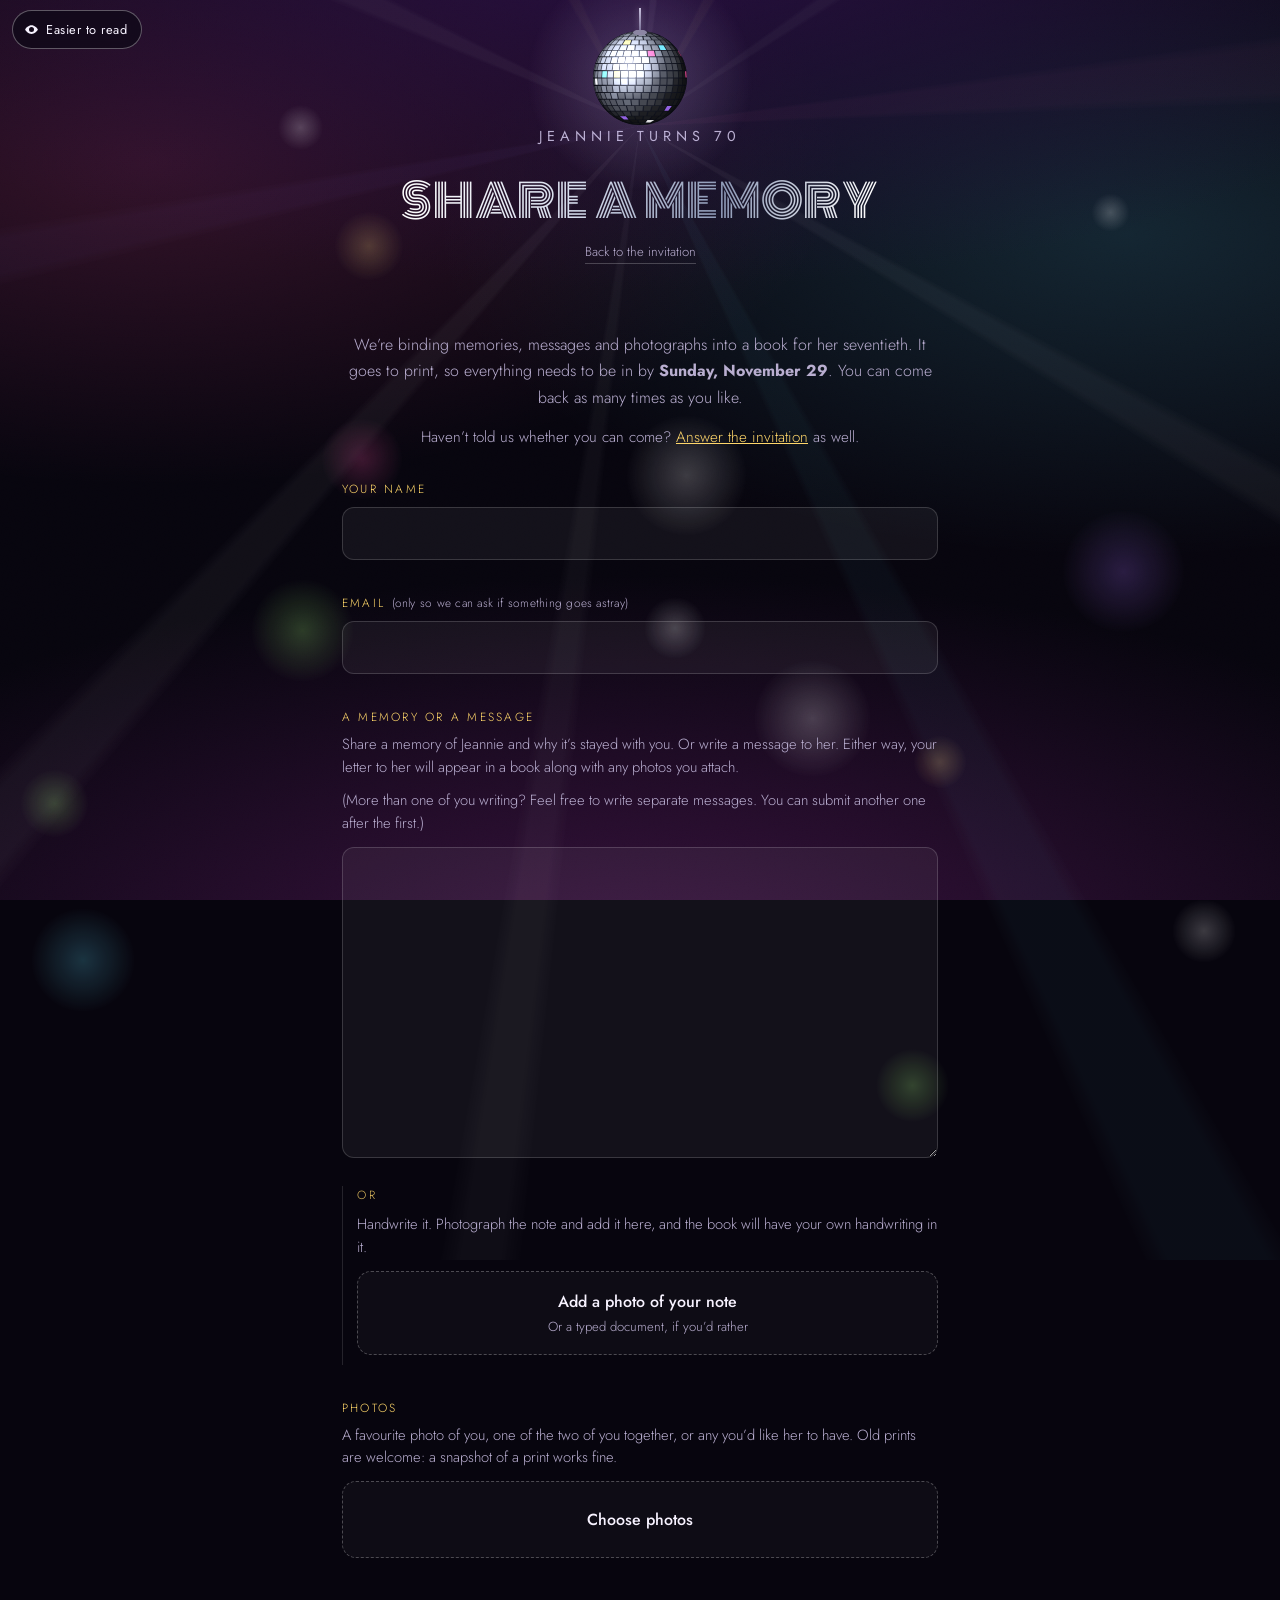
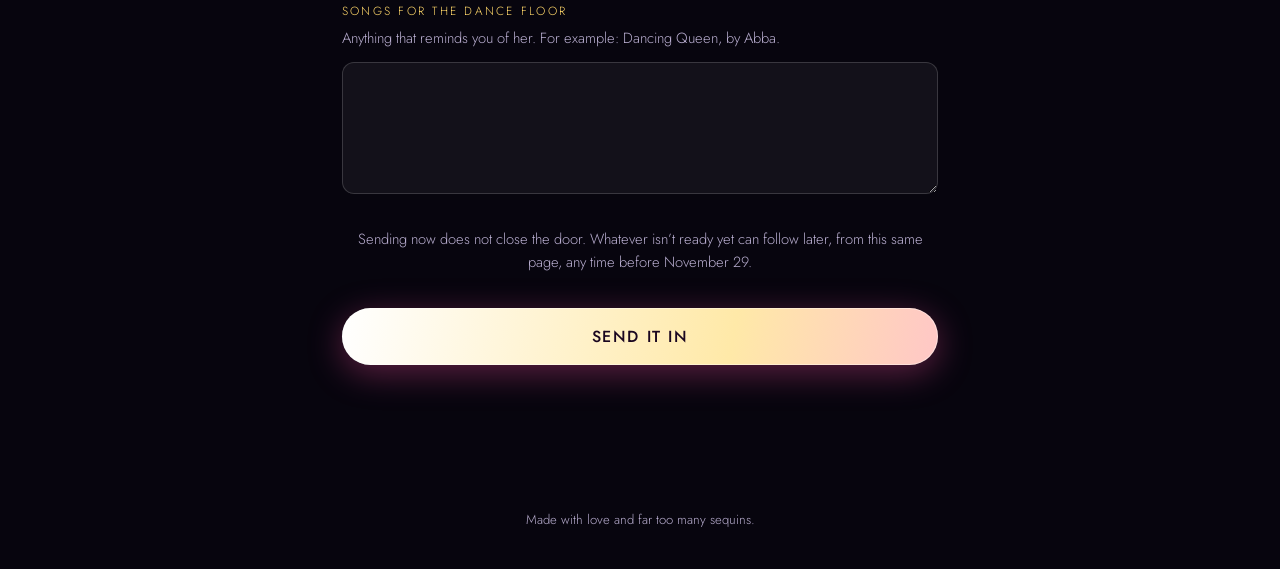
==== memories.html @ 77ccbeed "Split the deadlines: the book by 29 November, the RSVP by 19 December The book is going to print ove" ====
<!DOCTYPE html>
<html lang="en">
<head>
<meta charset="utf-8">
<meta name="viewport" content="width=device-width, initial-scale=1, viewport-fit=cover">
<meta name="robots" content="noindex, nofollow, noarchive">
<title>Share a memory &middot; Jeannie turns 70</title>
<meta name="theme-color" content="#08060f">

<!-- How the link looks when it is texted or posted. Without these, iMessage
     falls back to the bare cutout of Jeannie and flattens its transparency to
     a muddy grey. Absolute URLs: scrapers do not resolve relative ones.
     Bump ?v= when the card changes, since previews are cached hard. -->
<meta property="og:type" content="website">
<meta property="og:site_name" content="Share a memory &middot; Jeannie turns 70">
<meta property="og:title" content="Share a memory &middot; Jeannie turns 70">
<meta property="og:description" content="Help fill her book: a memory, a photograph, a song. Everything by Sunday, November 29.">
<meta property="og:url" content="https://elisapenmar.github.io/jeannie-70/memories.html">
<meta property="og:image" content="https://elisapenmar.github.io/jeannie-70/images/og-preview.jpg?v=1">
<meta property="og:image:type" content="image/jpeg">
<meta property="og:image:width" content="1200">
<meta property="og:image:height" content="630">
<meta property="og:image:alt" content="Jeannie in a silver sequin jumpsuit and cowboy hat under a mirror ball, beside the words Jeannie turns 70">
<meta name="twitter:card" content="summary_large_image">
<meta name="twitter:title" content="Share a memory &middot; Jeannie turns 70">
<meta name="twitter:description" content="Help fill her book: a memory, a photograph, a song. Everything by Sunday, November 29.">
<meta name="twitter:image" content="https://elisapenmar.github.io/jeannie-70/images/og-preview.jpg?v=1">
<link rel="preconnect" href="https://fonts.googleapis.com">
<link rel="preconnect" href="https://fonts.gstatic.com" crossorigin>
<link href="https://fonts.googleapis.com/css2?family=Monoton&family=Jost:wght@300;400;500;600&display=swap" rel="stylesheet">
<link rel="stylesheet" href="css/style.css?v=27">
<script>
/* Set before anything paints, so a calm visitor never catches a flash of the
   full disco. Honours the system preference until they choose for themselves. */
try {
  var c = localStorage.getItem('party70-calm');
  if (c === '1' || (c === null && matchMedia('(prefers-reduced-motion: reduce)').matches)) {
    document.documentElement.className = 'calm';
  }
} catch (e) {}
</script>
</head>
<body>

<!-- ============ ROOM LIGHTING ============ -->
<div class="beams" aria-hidden="true"></div>
<div class="lights" id="lights" aria-hidden="true"></div>
<div class="grain" aria-hidden="true"></div>



<!-- ============ HEADER ============ -->
<header class="subhead">
  <div class="rig small" aria-hidden="true">
    <div class="cord"></div>
    <div class="ball-wrap">
      <canvas id="ball" width="240" height="240"></canvas>
      <div class="ball-bloom"></div>
    </div>
  </div>
  <p class="eyebrow">Jeannie turns 70</p>
  <h1 class="subtitle chrome">Share a memory</h1>
  <a class="back" href="index.html">Back to the invitation</a>
</header>

<section class="panel">
  <p class="lede">
    We&rsquo;re binding memories, messages and photographs into a book for her
    seventieth. It goes to print, so everything needs to be in by
    <strong>Sunday, November 29</strong>.
    You can come back as many times as you like.
  </p>
  <p class="lede aside">
    Haven&rsquo;t told us whether you can come?
    <a href="rsvp.html">Answer the invitation</a> as well.
  </p>

  <form class="form" id="partyForm" data-kind="memory" novalidate>
    <label class="field">
      <span>Your name</span>
      <input type="text" name="name" autocomplete="name" required>
    </label>

    <label class="field">
      <span>Email <em>(only so we can ask if something goes astray)</em></span>
      <input type="email" name="email" autocomplete="email">
    </label>

    <label class="field">
      <span>A memory or a message</span>
      <p class="hint">
        Share a memory of Jeannie and why it&rsquo;s stayed with you. Or write a
        message to her. Either way, your letter to her will appear in a book
        along with any photos you attach.
      </p>
      <p class="hint">
        (More than one of you writing? Feel free to write separate messages.
        You can submit another one after the first.)
      </p>
      <textarea name="memory" rows="11"></textarea>
    </label>

    <div class="field alt">
      <p class="or">or</p>
      <p class="hint">
        Handwrite it. Photograph the note and add it here, and the book will
        have your own handwriting in it.
      </p>
      <label class="drop small" for="docs">
        <strong>Add a photo of your note</strong>
        <small>Or a typed document, if you&rsquo;d rather</small>
      </label>
      <input id="docs" type="file" name="docs"
             accept="image/*,.heic,.heif,.pdf,.doc,.docx,.pages,.txt,.rtf" multiple hidden>
      <div class="filelist" id="filelist"></div>
    </div>

    <div class="field">
      <span>Photos</span>
      <p class="hint">
        A favourite photo of you, one of the two of you together, or any
        you&rsquo;d like her to have. Old prints are welcome: a snapshot of a
        print works fine.
      </p>
      <label class="drop" for="photos">
        <strong>Choose photos</strong>
      </label>
      <input id="photos" type="file" name="photos"
             accept="image/*,.heic,.heif" multiple hidden>
      <div class="thumbs" id="thumbs"></div>
    </div>

    <label class="field">
      <span>Songs for the dance floor</span>
      <p class="hint">
        Anything that reminds you of her. For example: Dancing Queen, by Abba.
      </p>
      <textarea name="songs" rows="4"></textarea>
    </label>

    <p class="hint sendnote">
      Sending now does not close the door. Whatever isn&rsquo;t ready yet can
      follow later, from this same page, any time before November 29.
    </p>
    <button class="cta submit" type="submit">Send it in</button>
    <p class="note" id="formNote" role="status" aria-live="polite"></p>
  </form>
</section>

<footer class="foot">Made with love and far too many sequins.</footer>

<script src="js/calm.js?v=27"></script>
<script src="js/config.js?v=27"></script>
<script src="js/disco.js?v=27"></script>
<script src="js/form.js?v=27"></script>
</body>
</html>
---- css/style.css ----
/* ============================================================
   Mom's 70th — disco invitation
   ============================================================ */

:root{
  --bg:      #07050e;
  --bg-2:    #150a24;
  --ink:     #f7f2ff;
  --ink-dim: #b9aed0;
  --gold:    #ffd76a;
  --pink:    #ff4fa3;
  --cyan:    #5ce1ff;
  --violet:  #a56bff;
  --lime:    #9dff6a;
  --ball:    150px;   /* ball diameter, overridden at wider widths */
}

*{box-sizing:border-box}

/* An author display rule outranks the browser's own [hidden]{display:none},
   so any element given display by a class ignored the attribute entirely.
   That is how both contact fields stayed on screen with no method chosen. */
[hidden]{ display:none !important; }

html{ scroll-behavior:smooth; background:var(--bg); }

body{
  margin:0;
  min-height:100svh;
  font-family:"Jost", ui-sans-serif, system-ui, -apple-system, "Segoe UI", sans-serif;
  font-weight:300;
  color:var(--ink);
  background:
    radial-gradient(120% 70% at 50% -10%, #2a1044 0%, rgba(42,16,68,0) 60%),
    radial-gradient(90% 60% at 12% 18%, rgba(255,79,163,.18) 0%, rgba(255,79,163,0) 60%),
    radial-gradient(90% 60% at 88% 26%, rgba(92,225,255,.15) 0%, rgba(92,225,255,0) 60%),
    radial-gradient(140% 80% at 50% 108%, #3a1240 0%, rgba(58,18,64,0) 55%),
    var(--bg);
  background-attachment:fixed;
  overflow-x:hidden;
  -webkit-font-smoothing:antialiased;
}

/* ============ ROOM LIGHTING ============ */

/* Rotating rays fanning out from behind the ball */
.beams{
  position:fixed; inset:-40% -40% -40% -40%;
  pointer-events:none; z-index:0;
  mix-blend-mode:screen; opacity:.55;
  background:conic-gradient(from 0deg at 50% 30%,
    transparent 0deg 4deg,   rgba(255,255,255,.075) 5deg 7deg,
    transparent 8deg 26deg,  rgba(255,215,106,.06) 27deg 30deg,
    transparent 31deg 54deg, rgba(255,255,255,.055) 55deg 57deg,
    transparent 58deg 82deg, rgba(255,79,163,.06)  83deg 87deg,
    transparent 88deg 118deg,rgba(255,255,255,.07) 119deg 121deg,
    transparent 122deg 150deg,rgba(92,225,255,.06) 151deg 155deg,
    transparent 156deg 186deg,rgba(255,255,255,.05) 187deg 189deg,
    transparent 190deg 220deg,rgba(255,255,255,.065)221deg 224deg,
    transparent 225deg 256deg,rgba(165,107,255,.06)257deg 260deg,
    transparent 261deg 292deg,rgba(255,255,255,.06) 293deg 296deg,
    transparent 297deg 330deg,rgba(255,215,106,.05) 331deg 334deg,
    transparent 335deg 360deg);
  animation:spin 44s linear infinite;
  will-change:transform;
}

/* Coloured light spots dappling the room */
.lights{
  position:fixed; inset:-25%;
  pointer-events:none; z-index:0;
  mix-blend-mode:screen;
  animation:spin 62s linear infinite reverse;
  will-change:transform;
  opacity:.62;
}

/* the same trick again, but layered OVER everything, so the spots
   travel across her sequins instead of only across the wall behind */
.lights.front{
  position:absolute; inset:-30%;
  z-index:6; opacity:.5;
  animation:spin 38s linear infinite;
}
.lights i{
  position:absolute;
  left:var(--x); top:var(--y);
  width:var(--s); height:var(--s);
  margin:calc(var(--s) / -2);
  border-radius:50%;
  background:radial-gradient(circle at 50% 50%, var(--c) 0%, transparent 62%);
  opacity:.34;
  animation:flick var(--dur) steps(1,end) infinite;
  animation-delay:var(--d);
}

/* Floating glitter */
.star-field{ position:absolute; inset:0; pointer-events:none; z-index:3; overflow:hidden; }
.star-field i{
  position:absolute; left:var(--x); top:var(--y);
  width:var(--s); height:var(--s);
  background:#fff; border-radius:50%;
  box-shadow:0 0 6px 1px rgba(255,255,255,.85);
  opacity:0;
  animation:twinkle var(--dur) ease-in-out infinite;
  animation-delay:var(--d);
}

.grain{
  position:fixed; inset:0; z-index:1; pointer-events:none;
  opacity:.035; mix-blend-mode:overlay;
  background-image:url("data:image/svg+xml;utf8,<svg xmlns='http://www.w3.org/2000/svg' width='120' height='120'><filter id='n'><feTurbulence type='fractalNoise' baseFrequency='.85' numOctaves='3'/></filter><rect width='120' height='120' filter='url(%23n)'/></svg>");
}

/* ============ HERO ============ */

.hero{
  position:relative; z-index:2;
  height:100svh;
  display:flex; flex-direction:column; align-items:center;
  padding:calc(env(safe-area-inset-top) + 8px) 16px 0;
  overflow:hidden;
}

/* --- the ball and its cord --- */
.rig{
  flex:0 0 auto;
  display:flex; flex-direction:column; align-items:center;
  transform-origin:50% 0;
  animation:sway 7s ease-in-out infinite;
}
.cord{
  width:2px; height:34px;
  background:linear-gradient(#c9c2dd, #6e6688);
  box-shadow:0 0 6px rgba(255,255,255,.35);
}
.ball-wrap{ position:relative; width:var(--ball); height:var(--ball); }
#ball{ position:relative; z-index:2; width:100%; height:100%; display:block; }
.ball-bloom{
  position:absolute; z-index:1; inset:-85%;
  background:radial-gradient(circle at 50% 50%,
    rgba(255,255,255,.30) 0%, rgba(214,196,255,.16) 22%, rgba(165,107,255,0) 62%);
  animation:pulse var(--beat,1s) ease-in-out infinite;
  pointer-events:none;
}

/* --- headline --- */
.copy{
  position:relative; flex:0 0 auto; text-align:center; margin-top:14px; z-index:4;
  padding:6px 10px 14px;
}
.copy::before{
  content:""; position:absolute; z-index:-1; inset:-14% -22%;
  background:radial-gradient(ellipse at 50% 50%, rgba(6,4,12,.72) 0%, rgba(6,4,12,0) 70%);
}

.eyebrow{
  margin:0 0 6px;
  font-size:clamp(.7rem,3.1vw,.9rem);
  letter-spacing:.34em; text-transform:uppercase;
  font-weight:400; color:var(--ink-dim);
}

.title{ margin:0; line-height:.92; display:grid; justify-items:center; gap:9px; }

.line-1{
  font-family:"Monoton", cursive;
  font-size:clamp(2rem,10.5vw,4.2rem);
  letter-spacing:.02em;
}
.turns{
  font-size:clamp(.75rem,3.3vw,1rem);
  letter-spacing:.5em; text-transform:uppercase;
  color:var(--ink-dim); font-weight:400;
  margin:2px 0 0 0.5em;
}
.seventy{
  font-family:"Monoton", cursive;
  font-size:clamp(4.4rem,23vw,9rem);
  line-height:.85;
  color:#fff;
  animation:neon 2.6s ease-in-out infinite;
}

/* chrome / mirrorball text fill */
.chrome{
  background:linear-gradient(100deg,
    #ffffff 0%, #d6dcec 14%, #8d99b6 26%, #ffffff 38%,
    #ffeeb8 48%, #c79a45 58%, #fff6da 68%, #99a4c2 84%, #ffffff 100%);
  background-size:260% 100%;
  -webkit-background-clip:text; background-clip:text;
  color:transparent;
  animation:shine 7s linear infinite;
}

/* --- the star of the show --- */
.mom{
  position:relative; z-index:4;
  flex:1 1 auto; min-height:0;
  margin:0; padding:0;
  width:min(94vw, 430px);
  display:flex; justify-content:center; align-items:flex-end;
}
.mom img{
  position:relative; z-index:2;
  display:block; width:auto; max-width:100%; height:100%;
  object-fit:contain; object-position:bottom;
  filter:drop-shadow(0 0 26px rgba(255,255,255,.22));
  animation:shimmy 5.5s ease-in-out infinite, litup calc(var(--beat,1s) * 4) ease-in-out infinite;
}
.floor-glow{
  position:absolute; z-index:1; left:50%; bottom:-4%;
  width:118%; height:26%;
  transform:translateX(-50%);
  background:radial-gradient(ellipse at 50% 50%,
    rgba(255,255,255,.30) 0%, rgba(255,79,163,.20) 34%, rgba(165,107,255,0) 72%);
  animation:pulse var(--beat,1s) ease-in-out infinite;
}

/* ============ MUSIC ============ */

.music{
  position:fixed; z-index:20;
  top:calc(env(safe-area-inset-top) + 10px); right:12px;
  display:flex; align-items:center; gap:8px;
  padding:9px 14px 9px 11px; border:0; border-radius:100px; cursor:pointer;
  font-family:inherit; font-size:.82rem; font-weight:500; letter-spacing:.06em;
  color:#1a0620;
  background:linear-gradient(100deg,#fff 0%,#ffe9a8 40%,#ffb3d8 75%,#fff 100%);
  background-size:220% 100%;
  box-shadow:0 4px 20px rgba(255,79,163,.4);
  animation:shine 7s linear infinite;
  transition:transform .15s ease;
}
.music:hover{ transform:scale(1.04); }
.music svg{ width:16px; height:16px; fill:currentColor; display:block; }
.music .label{ white-space:nowrap; }

/* once it is playing there is nothing left to explain, so it collapses
   to a bare pause button and stops competing with the invitation */
.music.playing{
  padding:10px; background:rgba(12,8,20,.6); color:var(--ink);
  border:1px solid rgba(255,255,255,.28);
  box-shadow:none; animation:none;
  -webkit-backdrop-filter:blur(8px); backdrop-filter:blur(8px);
}

@media (max-width:420px){
  .music{ font-size:.76rem; padding:8px 12px 8px 10px; }
}

.scroll-hint{
  position:absolute; z-index:7; bottom:12px; right:14px;
  width:24px; height:38px; border:1.5px solid rgba(255,255,255,.28); border-radius:13px;
  display:grid; place-items:start center; padding-top:6px;
}
.scroll-hint span{
  width:4px; height:8px; border-radius:2px; background:rgba(255,255,255,.8);
  animation:drop 1.8s ease-in-out infinite;
}

/* ============ SUB-PAGE HEADER ============ */

.subhead{
  position:relative; z-index:2;
  display:flex; flex-direction:column; align-items:center;
  padding:calc(env(safe-area-inset-top) + 8px) 20px 4px;
  text-align:center;
}
.rig.small .ball-wrap{ width:96px; height:96px; }
.rig.small .cord{ height:22px; }

.subtitle{
  margin:14px 0 6px;
  font-family:"Monoton", cursive; font-weight:400;
  font-size:clamp(1.7rem,8vw,2.8rem);
  text-transform:uppercase; letter-spacing:.02em;
}
.back{
  color:var(--ink-dim); font-size:.82rem; text-decoration:none;
  border-bottom:1px solid rgba(255,255,255,.22); padding-bottom:2px;
}
.back:hover{ color:var(--ink); border-bottom-color:var(--gold); }

/* ============ THE TWO THINGS TO DO ============ */

.choose{ display:grid; gap:14px; padding-top:8px; }
.cta.ghost{
  background:none; color:var(--ink);
  border:1px solid rgba(255,255,255,.4);
  box-shadow:none; animation:none;
}
.cta.ghost:hover{ background:rgba(255,255,255,.08); box-shadow:none; }
.choose-note{
  margin:6px 0 0; text-align:center; line-height:1.85;
  color:var(--ink-dim); font-size:.95rem;
  text-wrap:balance;
}

/* ============ PANELS ============ */

.panel{
  position:relative; z-index:2;
  max-width:640px; margin:0 auto;
  padding:64px 22px;
}
.panel h2{
  font-family:"Monoton", cursive;
  font-size:clamp(1.6rem,6.4vw,2.4rem);
  font-weight:400; margin:0 0 24px; text-align:center;
  text-transform:uppercase; letter-spacing:.02em;
}
.lede{ color:var(--ink-dim); line-height:1.65; text-align:center; margin:0 0 30px; }

.details{ margin:0 0 34px; display:grid; gap:2px; }
.details > div{
  display:grid; grid-template-columns:112px 1fr; gap:14px;
  padding:16px 4px; border-bottom:1px solid rgba(255,255,255,.09);
}
.details dt{
  font-size:.72rem; letter-spacing:.2em; text-transform:uppercase;
  color:var(--gold); padding-top:3px;
}
.details dd{ margin:0; line-height:1.55; font-weight:400; }
/* the tel: link must not fall back to the browser's default link blue */
.details dd a{
  color:inherit; text-decoration:none;
  border-bottom:1px solid rgba(255,255,255,.3);
}
.details dd a:hover{ border-bottom-color:var(--gold); }

.cta{
  display:block; width:100%; text-align:center;
  padding:17px 22px; border:0; border-radius:100px; cursor:pointer;
  font-family:inherit; font-size:1rem; font-weight:500; letter-spacing:.1em;
  text-transform:uppercase; text-decoration:none; color:#1a0620;
  background:linear-gradient(100deg,#fff 0%,#ffe9a8 30%,#ffb3d8 55%,#c9ccff 80%,#fff 100%);
  background-size:220% 100%;
  box-shadow:0 8px 34px rgba(255,79,163,.35), 0 0 0 1px rgba(255,255,255,.4) inset;
  animation:shine 7s linear infinite;
  transition:transform .15s ease, box-shadow .15s ease;
}
.cta:hover{ transform:translateY(-2px); box-shadow:0 12px 42px rgba(255,79,163,.5), 0 0 0 1px rgba(255,255,255,.6) inset; }
.cta:active{ transform:translateY(0); }

/* ============ LYRICS ============ */

.panel.slim{ padding-top:0; padding-bottom:0; }

.lyrics{
  border:1px solid rgba(255,255,255,.12); border-radius:16px;
  background:rgba(255,255,255,.03); overflow:hidden;
}
.lyrics summary{
  list-style:none; cursor:pointer;
  padding:16px 20px;
  display:flex; align-items:center; justify-content:center; gap:10px;
  font-size:.74rem; letter-spacing:.22em; text-transform:uppercase;
  color:var(--gold);
  transition:background .15s ease;
}
.lyrics summary::-webkit-details-marker{ display:none; }
.lyrics summary::after{
  content:""; width:7px; height:7px; margin-top:-4px;
  border-right:1.5px solid currentColor; border-bottom:1.5px solid currentColor;
  transform:rotate(45deg); transition:transform .2s ease;
}
.lyrics[open] summary::after{ transform:rotate(-135deg); margin-top:3px; }
.lyrics summary:hover{ background:rgba(255,255,255,.05); }
.lyrics summary:focus-visible{ outline:2px solid var(--pink); outline-offset:-2px; }

.sheet{ padding:4px 20px 26px; text-align:center; }
.stanza{ margin:0 0 22px; }
.stanza:last-child{ margin-bottom:0; }
.stanza .tag{
  margin:0 0 7px; font-size:.62rem; letter-spacing:.24em;
  text-transform:uppercase; color:var(--ink-dim); opacity:.65;
}
.stanza .lines{ margin:0; line-height:1.85; font-weight:300; }

/* ============ FORM ============ */

.form{ display:grid; gap:34px; }
.field{ display:grid; gap:10px; border:0; padding:0; margin:0; }

/* the answer-dependent questions are wrapped in a div, which otherwise
   collapses them against each other and against whatever follows */
#comingOnly{ display:grid; gap:34px; }
.field > span, .legend{
  font-size:.74rem; letter-spacing:.19em; text-transform:uppercase; color:var(--gold);
}
.field em{ font-style:normal; text-transform:none; letter-spacing:.02em; color:var(--ink-dim); }
.hint{
  margin:-2px 0 2px; font-size:.92rem; line-height:1.55;
  color:var(--ink-dim); font-weight:300;
}

/* the written-memory upload is an alternative route to the box above it,
   not another thing being asked for on top */
.field.alt{ margin-top:-6px; padding-left:14px; border-left:1px solid rgba(255,255,255,.12); }
.hint.away{
  margin:10px 0 0; padding:12px 14px;
  border-radius:12px; background:rgba(255,215,106,.09);
  border:1px solid rgba(255,215,106,.28); color:var(--ink);
}
.or{
  margin:0 0 2px; font-size:.74rem; letter-spacing:.24em;
  text-transform:uppercase; color:var(--gold); opacity:.85;
}

input[type=text], input[type=email], input[type=number], textarea{
  width:100%; padding:14px 15px;
  font-family:inherit; font-size:1rem; font-weight:300; color:var(--ink);
  background:rgba(255,255,255,.05);
  border:1px solid rgba(255,255,255,.16); border-radius:12px;
  transition:border-color .15s ease, background .15s ease;
}
input:focus, textarea:focus{
  outline:none; border-color:var(--pink); background:rgba(255,255,255,.09);
  box-shadow:0 0 0 3px rgba(255,79,163,.18);
}
textarea{ resize:vertical; line-height:1.6; }

.choices{ display:flex; flex-wrap:wrap; gap:9px; }
.choices label{ position:relative; }
.choices input{ position:absolute; opacity:0; inset:0; }
.choices span{
  display:block; padding:11px 17px; border-radius:100px;
  border:1px solid rgba(255,255,255,.18); background:rgba(255,255,255,.04);
  font-size:.94rem; cursor:pointer; transition:all .15s ease;
}
.choices input:checked + span{
  background:linear-gradient(100deg,#ffe9a8,#ffb3d8); color:#1a0620;
  border-color:transparent; font-weight:500;
}
.choices input:focus-visible + span{ box-shadow:0 0 0 3px rgba(255,79,163,.35); }

.drop{
  display:grid; gap:4px; place-items:center; text-align:center;
  padding:26px 18px; cursor:pointer;
  border:1.5px dashed rgba(255,255,255,.26); border-radius:14px;
  background:rgba(255,255,255,.03);
  transition:all .15s ease;
}
.drop.small{ padding:18px; }
.drop:hover{ border-color:var(--pink); background:rgba(255,79,163,.07); }
.drop strong{ font-weight:500; font-size:1rem; }
.drop small{ color:var(--ink-dim); font-size:.82rem; }

.thumbs{ display:grid; grid-template-columns:repeat(auto-fill,minmax(84px,1fr)); gap:8px; }
.thumbs figure{ position:relative; margin:0; aspect-ratio:1; border-radius:10px; overflow:hidden; background:rgba(255,255,255,.06); }
.thumbs img{ width:100%; height:100%; object-fit:cover; display:block; }
.thumbs button{
  position:absolute; top:4px; right:4px; width:22px; height:22px; border:0; border-radius:50%;
  background:rgba(0,0,0,.65); color:#fff; cursor:pointer; font-size:14px; line-height:1;
}
.filelist{ display:grid; gap:6px; }
.filelist div{
  display:flex; justify-content:space-between; gap:10px; align-items:center;
  padding:10px 13px; border-radius:10px; background:rgba(255,255,255,.06); font-size:.9rem;
}
.filelist button{ border:0; background:none; color:var(--ink-dim); cursor:pointer; font-size:15px; }

.rule{ border:0; border-top:1px solid rgba(255,255,255,.1); margin:6px 0; }
.lede.aside{ font-size:.95rem; margin-top:-16px; }
.lede.aside a, .note a{ color:var(--gold); }
.note{ text-align:center; font-size:.86rem; color:var(--ink-dim); margin:0; min-height:1.2em; }
.note.error{ color:#ff9db1; }

.cta[disabled]{ opacity:.6; cursor:progress; }

.thumbs figure.no-preview::after{
  content:"HEIC"; position:absolute; inset:0; display:grid; place-items:center;
  font-size:.7rem; letter-spacing:.12em; color:var(--ink-dim);
}

.thanks{ text-align:center; padding:26px 0; display:grid; gap:12px; }
.thanks .big{
  margin:0; font-family:"Monoton", cursive; font-size:clamp(1.4rem,6vw,2rem);
  color:var(--gold);
}
.thanks p{ margin:0; color:var(--ink-dim); line-height:1.6; }
.cta.again{
  margin-top:10px; font-size:.82rem; padding:14px 22px;
  background:none; color:var(--ink);
  border:1px solid rgba(255,255,255,.3); box-shadow:none; animation:none;
}
.cta.again:hover{ background:rgba(255,255,255,.07); box-shadow:none; }
.sendnote{ text-align:center; margin:0; }

.foot{
  position:relative; z-index:2; text-align:center;
  padding:30px 20px calc(env(safe-area-inset-bottom) + 40px);
  color:var(--ink-dim); font-size:.82rem;
}

/* ============ KEYFRAMES ============ */

@keyframes spin{ to{ transform:rotate(360deg); } }

@keyframes sway{
  0%,100%{ transform:rotate(-1.6deg); }
  50%    { transform:rotate(1.6deg); }
}

@keyframes pulse{
  0%,100%{ opacity:.72; transform:scale(1); }
  50%    { opacity:1;   transform:scale(1.05); }
}

@keyframes litup{
  0%,100%{ filter:drop-shadow(0 0 26px rgba(255,255,255,.22)); }
  25%    { filter:drop-shadow(0 0 34px rgba(255,79,163,.42)); }
  50%    { filter:drop-shadow(0 0 30px rgba(92,225,255,.38)); }
  75%    { filter:drop-shadow(0 0 34px rgba(255,215,106,.40)); }
}

@keyframes shimmy{
  0%,100%{ transform:translateX(0) rotate(0deg); }
  25%    { transform:translateX(-5px) rotate(-.7deg); }
  75%    { transform:translateX(5px)  rotate(.7deg); }
}

@keyframes shine{ to{ background-position:260% 0; } }

@keyframes neon{
  0%,100%{ text-shadow:0 0 8px #fff, 0 0 22px var(--pink), 0 0 48px var(--pink), 0 0 90px rgba(255,79,163,.5); }
  50%    { text-shadow:0 0 8px #fff, 0 0 20px var(--cyan), 0 0 44px var(--violet), 0 0 84px rgba(165,107,255,.5); }
}

@keyframes flick{
  0%,100%{ opacity:.34; }
  25%    { opacity:.08; }
  50%    { opacity:.52; }
  75%    { opacity:.18; }
}

@keyframes twinkle{
  0%,100%{ opacity:0;   transform:scale(.4); }
  50%    { opacity:.95; transform:scale(1); }
}

@keyframes drop{
  0%     { opacity:0; transform:translateY(0); }
  35%    { opacity:1; }
  100%   { opacity:0; transform:translateY(16px); }
}

/* ============ RESPONSIVE ============ */

@media (min-width:700px){
  :root{ --ball:210px; }
  .cord{ height:52px; }
  .mom{ width:min(60vw,470px); }
  .copy{ margin-top:26px; }
}

@media (min-width:1100px){
  :root{ --ball:250px; }
  .details > div{ grid-template-columns:150px 1fr; }
}

/* ============ ACCESSIBILITY ============ */

@media (prefers-reduced-motion:reduce){
  *, *::before, *::after{
    animation-duration:.001ms !important;
    animation-iteration-count:1 !important;
    transition-duration:.001ms !important;
  }
  html{ scroll-behavior:auto; }
  .beams, .lights{ opacity:.3; }
  .star-field i{ opacity:.6; }
}


/* ============================================================
   CALM VIEW
   Larger type, and nothing that moves, pulses or flashes.
   Set on <html> before first paint by the guard in each page's head.
   ============================================================ */

.calmswitch{
  position:fixed; z-index:20;
  top:calc(env(safe-area-inset-top) + 10px); left:12px;
  display:flex; align-items:center; gap:7px;
  padding:9px 14px 9px 11px; border-radius:100px; cursor:pointer;
  border:1px solid rgba(255,255,255,.32);
  background:rgba(12,8,20,.66); color:var(--ink);
  -webkit-backdrop-filter:blur(8px); backdrop-filter:blur(8px);
  font-family:inherit; font-size:.8rem; font-weight:400; letter-spacing:.04em;
}
.calmswitch svg{ width:15px; height:15px; fill:currentColor; display:block; }
.calmswitch:hover{ background:rgba(30,20,44,.8); }
.calmswitch:focus-visible{ outline:2px solid var(--pink); outline-offset:2px; }

/* --- everything stops --- */
.calm .beams,
.calm .lights,
.calm .star-field,
.calm .grain{ display:none !important; }

.calm *,
.calm *::before,
.calm *::after{
  animation:none !important;
  transition:none !important;
}

.calm .ball-bloom{ opacity:.45; }
.calm .floor-glow{ opacity:.55; }
.calm .seventy{ text-shadow:0 0 10px rgba(255,255,255,.5); }
.calm .mom img{ filter:none; }

/* the shimmer relies on an animation, so give the fills a fixed value */
.calm .chrome{
  background:none; -webkit-background-clip:border-box; background-clip:border-box;
  color:#f3eeff;
}
.calm .cta{
  background:#ffe7f3; background-size:auto; color:#1a0620;
  box-shadow:0 4px 18px rgba(0,0,0,.4);
}
.calm .cta.ghost,
.calm .cta.again{ background:none; color:var(--ink); border:1px solid rgba(255,255,255,.45); }

/* --- and everything grows --- */
.calm body{ font-size:1.12rem; }
.calm .lede,
.calm .hint,
.calm .details dd,
.calm .choose-note,
.calm .thanks p{ font-size:1.1rem; line-height:1.75; color:#e6dff5; }
.calm .field > span,
.calm .legend,
.calm .details dt{ font-size:.9rem; letter-spacing:.12em; color:#ffe08a; }
.calm input[type=text],
.calm input[type=email],
.calm input[type=number],
.calm textarea,
.calm .choices span{ font-size:1.12rem; }
.calm .drop strong{ font-size:1.12rem; }
.calm .note{ font-size:1rem; }
.calm .back{ font-size:1rem; }
.calm .eyebrow{ font-size:.9rem; letter-spacing:.22em; }
.calm .lyrics summary{ font-size:.92rem; }
.calm .stanza .lines{ font-size:1.12rem; }
.calm .foot{ font-size:.95rem; }

/* room for the switch above the header on a narrow screen */
.calm .subhead{ padding-top:calc(env(safe-area-inset-top) + 58px); }
@media (max-width:520px){
  .subhead{ padding-top:calc(env(safe-area-inset-top) + 54px); }
  .calmswitch{ font-size:.75rem; padding:8px 12px 8px 10px; }
}
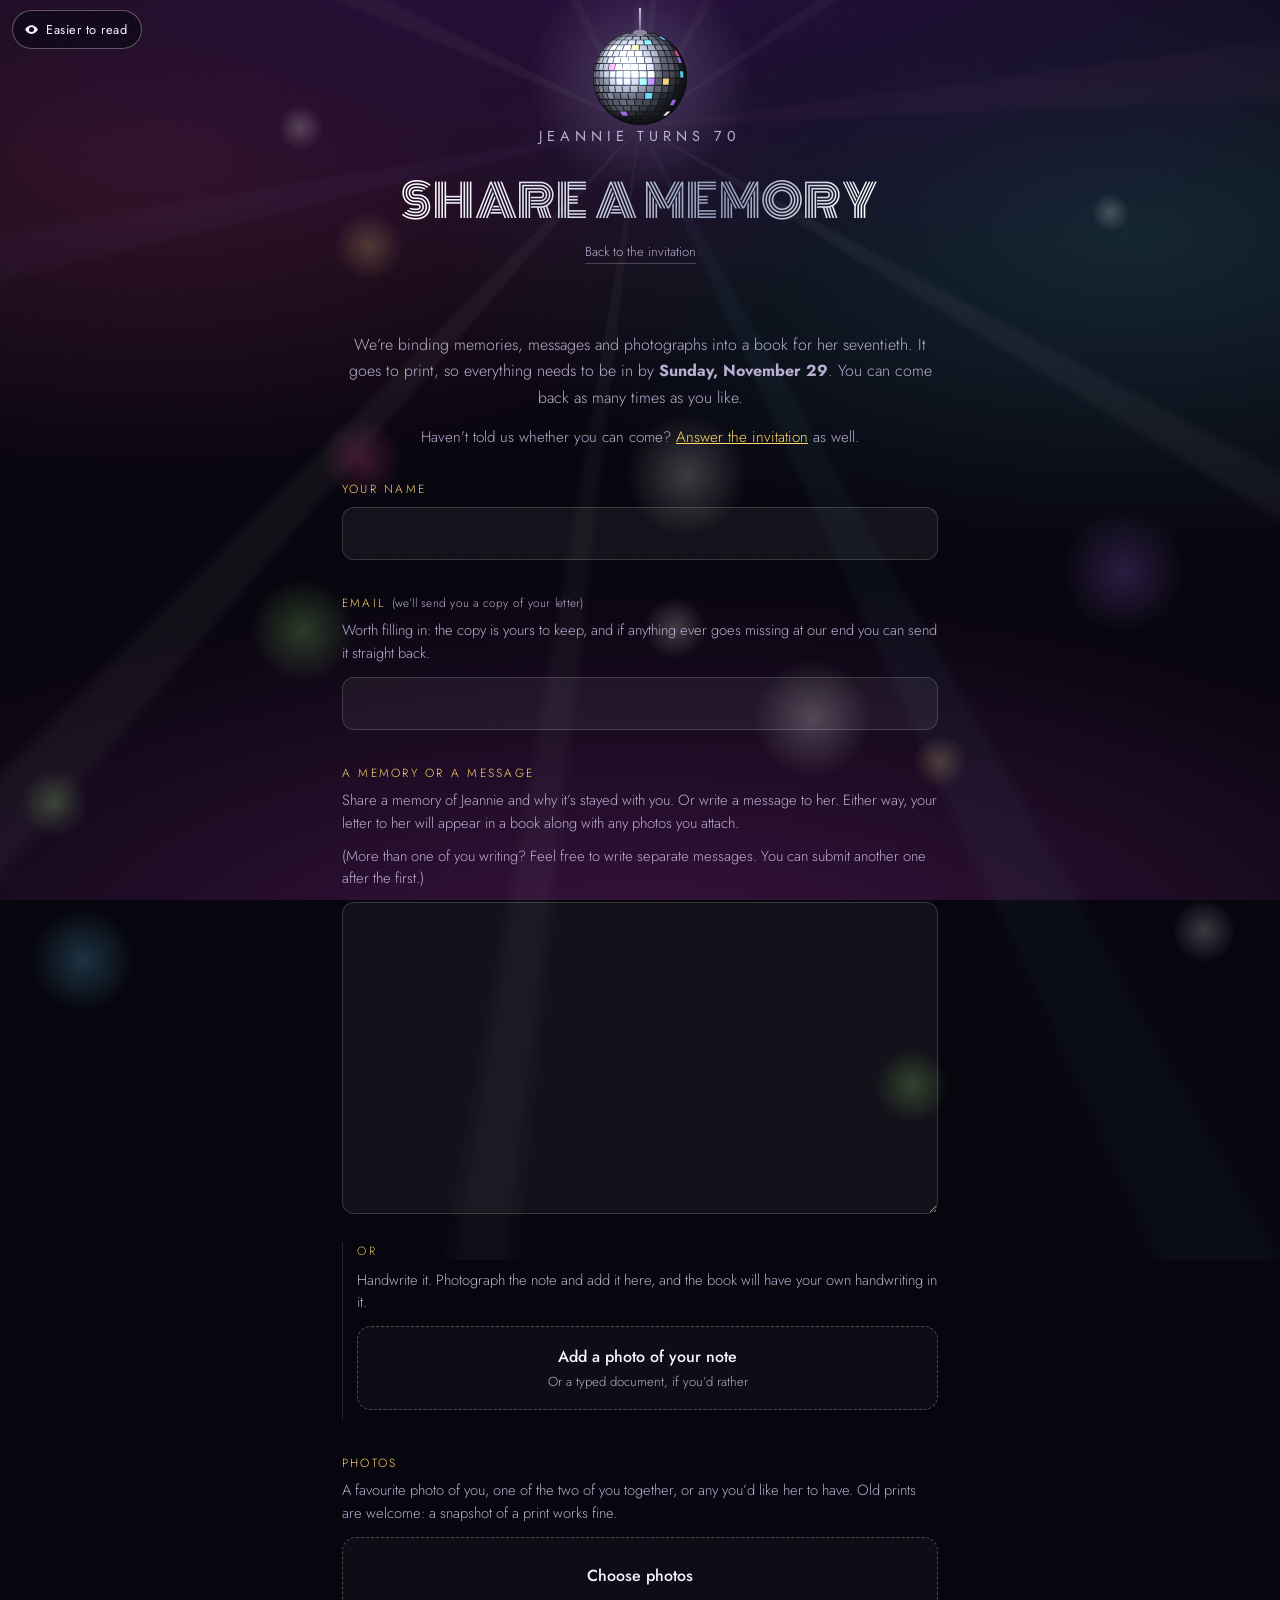
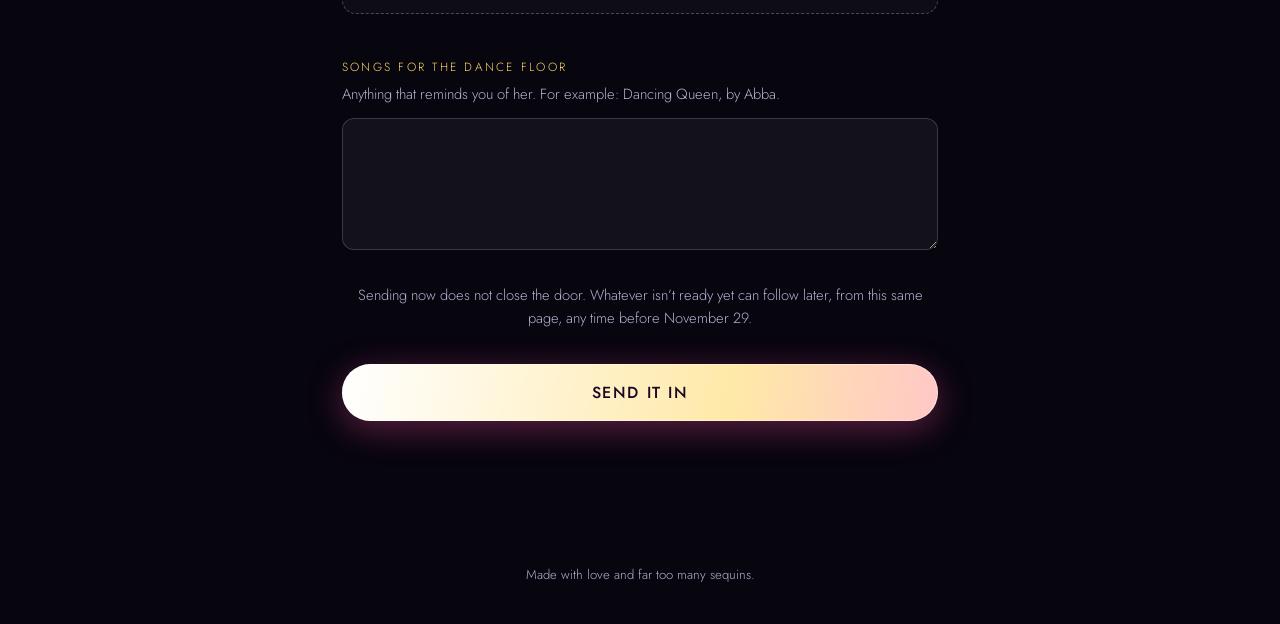
==== commit e496832a: "Split the page below the fold into tabs, and lead with the ask Everything under the hero is now two " ====
--- a/memories.html
+++ b/memories.html
@@ -28,7 +28,7 @@
 <link rel="preconnect" href="https://fonts.googleapis.com">
 <link rel="preconnect" href="https://fonts.gstatic.com" crossorigin>
 <link href="https://fonts.googleapis.com/css2?family=Monoton&family=Jost:wght@300;400;500;600&display=swap" rel="stylesheet">
-<link rel="stylesheet" href="css/style.css?v=27">
+<link rel="stylesheet" href="css/style.css?v=30">
 <script>
 /* Set before anything paints, so a calm visitor never catches a flash of the
    full disco. Honours the system preference until they choose for themselves. */
@@ -82,7 +82,11 @@
     </label>
 
     <label class="field">
-      <span>Email <em>(only so we can ask if something goes astray)</em></span>
+      <span>Email <em>(we&rsquo;ll send you a copy of your letter)</em></span>
+      <p class="hint">
+        Worth filling in: the copy is yours to keep, and if anything ever goes
+        missing at our end you can send it straight back.
+      </p>
       <input type="email" name="email" autocomplete="email">
     </label>
 
@@ -149,9 +153,9 @@
 
 <footer class="foot">Made with love and far too many sequins.</footer>
 
-<script src="js/calm.js?v=27"></script>
-<script src="js/config.js?v=27"></script>
-<script src="js/disco.js?v=27"></script>
-<script src="js/form.js?v=27"></script>
+<script src="js/calm.js?v=30"></script>
+<script src="js/config.js?v=30"></script>
+<script src="js/disco.js?v=30"></script>
+<script src="js/form.js?v=30"></script>
 </body>
 </html>
--- a/css/style.css
+++ b/css/style.css
@@ -653,3 +653,81 @@
   .subhead{ padding-top:calc(env(safe-area-inset-top) + 54px); }
   .calmswitch{ font-size:.75rem; padding:8px 12px 8px 10px; }
 }
+
+
+/* ============================================================
+   TABS
+   ============================================================ */
+
+.tabs{ position:relative; z-index:2; max-width:640px; margin:0 auto; }
+
+.tablist{
+  /* Parks below the floating calm and music buttons, which are fixed and were
+     otherwise landing on top of the tab labels as the list scrolled past.
+     Sticky also keeps the tabs reachable part-way down a long panel. */
+  position:sticky; z-index:15;
+  top:calc(env(safe-area-inset-top) + 62px);
+  display:flex; gap:6px; justify-content:center;
+  padding:6px; margin:0 22px;
+  border:1px solid rgba(255,255,255,.14); border-radius:100px;
+  background:rgba(12,8,20,.5);
+  -webkit-backdrop-filter:blur(8px); backdrop-filter:blur(8px);
+}
+.tab{
+  flex:1 1 0; min-width:0;
+  padding:12px 14px; border:0; border-radius:100px; cursor:pointer;
+  font-family:inherit; font-size:.82rem; font-weight:500;
+  letter-spacing:.12em; text-transform:uppercase;
+  color:var(--ink-dim); background:none;
+  transition:color .15s ease, background .15s ease;
+}
+.tab:hover{ color:var(--ink); }
+.tab:focus-visible{ outline:2px solid var(--pink); outline-offset:2px; }
+.tab[aria-selected="true"]{
+  color:#1a0620;
+  background:linear-gradient(100deg,#fff 0%,#ffe9a8 45%,#ffb3d8 100%);
+  box-shadow:0 4px 18px rgba(255,79,163,.3);
+}
+
+.tabpanel{ padding-top:34px; }
+.tabpanel:focus{ outline:none; }
+
+/* the line that has to land */
+.lede.emphatic{
+  color:var(--ink); font-weight:400;
+  padding:16px 18px; border-radius:14px;
+  background:rgba(255,215,106,.1);
+  border:1px solid rgba(255,215,106,.3);
+}
+
+/* three ways to send a letter */
+.ways{
+  list-style:none; counter-reset:way;
+  margin:30px 0; padding:0;
+  display:grid; gap:14px; text-align:left;
+}
+.ways li{
+  counter-increment:way;
+  position:relative;
+  padding:16px 18px 16px 54px;
+  border-radius:14px;
+  background:rgba(255,255,255,.04);
+  border:1px solid rgba(255,255,255,.1);
+  line-height:1.6; color:var(--ink-dim); font-weight:300;
+}
+.ways li::before{
+  content:counter(way);
+  position:absolute; left:16px; top:15px;
+  width:26px; height:26px; border-radius:50%;
+  display:grid; place-items:center;
+  font-size:.82rem; font-weight:600; color:#1a0620;
+  background:linear-gradient(100deg,#ffe9a8,#ffb3d8);
+}
+.ways strong{ display:block; color:var(--ink); font-weight:500; margin-bottom:2px; }
+
+@media (max-width:420px){
+  .tab{ font-size:.72rem; letter-spacing:.08em; padding:11px 8px; }
+}
+
+.calm .tab[aria-selected="true"]{ background:#ffe7f3; box-shadow:none; }
+.calm .ways li::before{ background:#ffe7f3; }
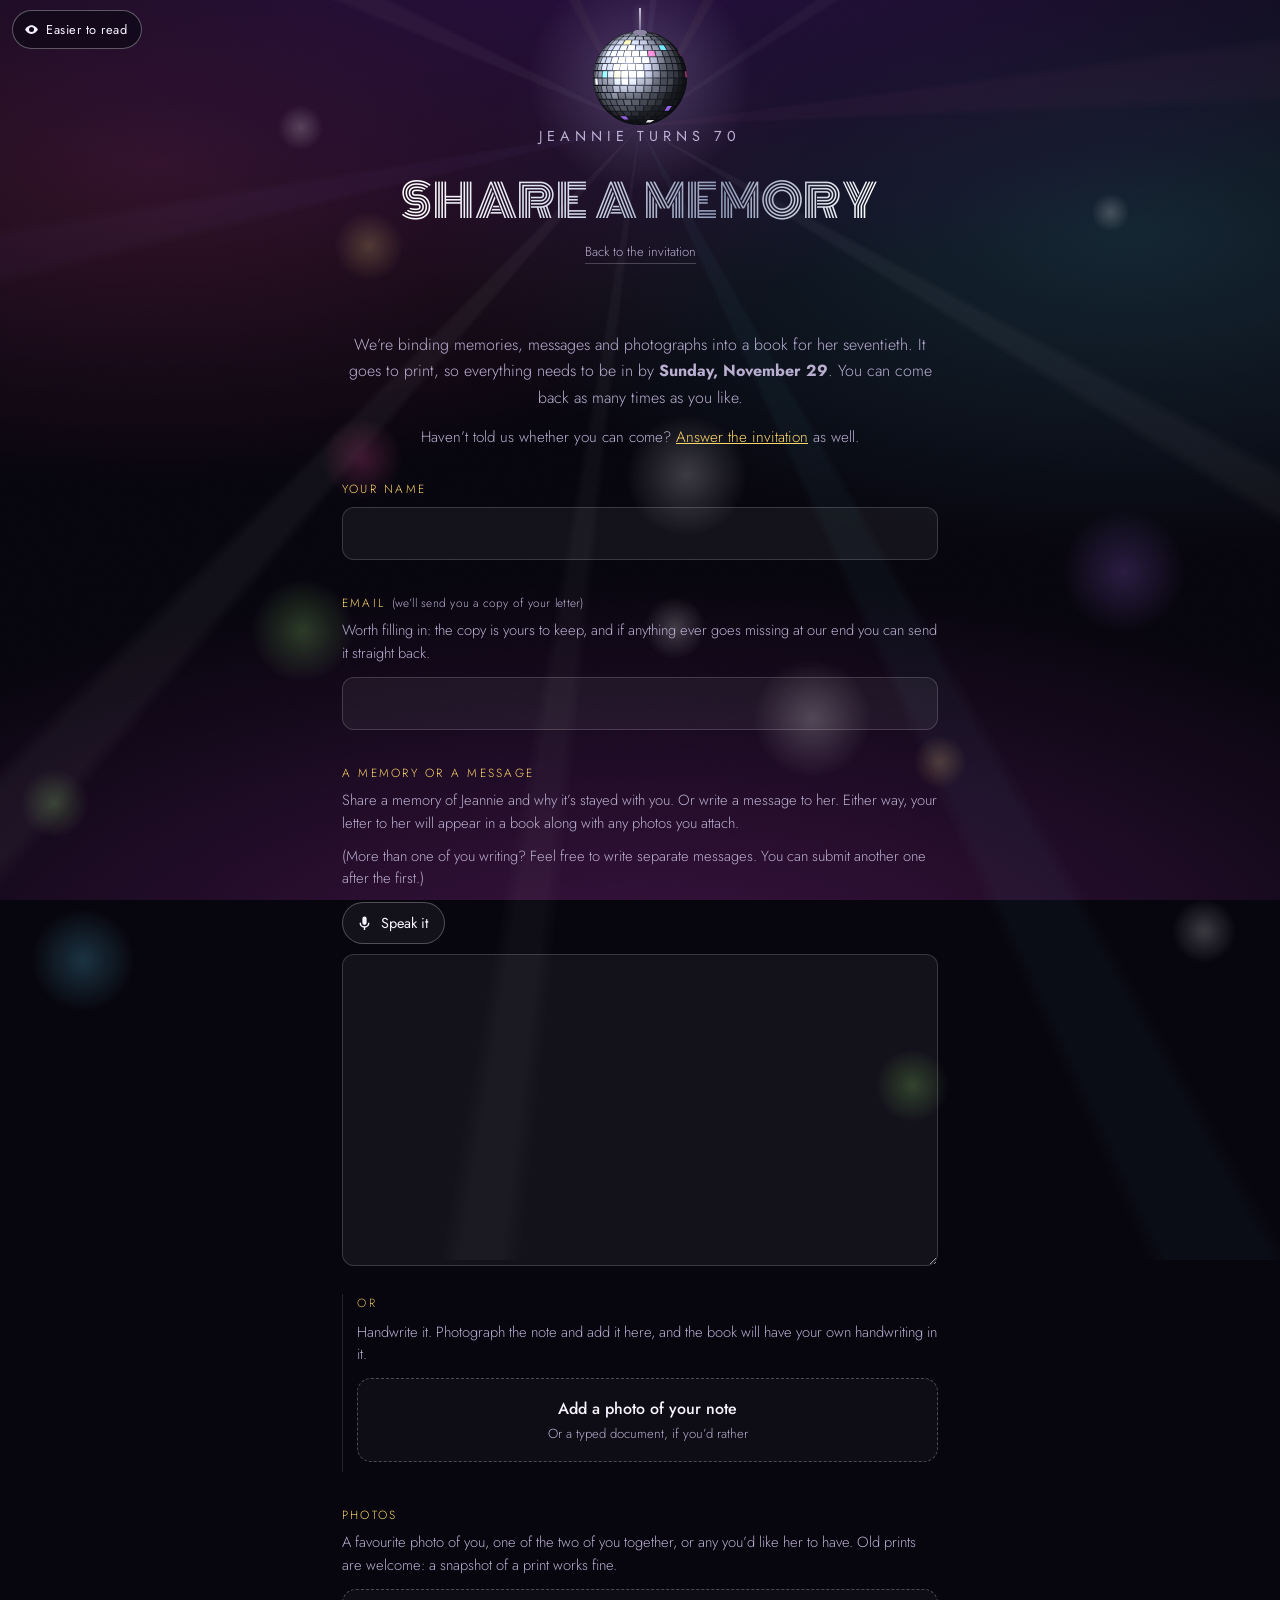
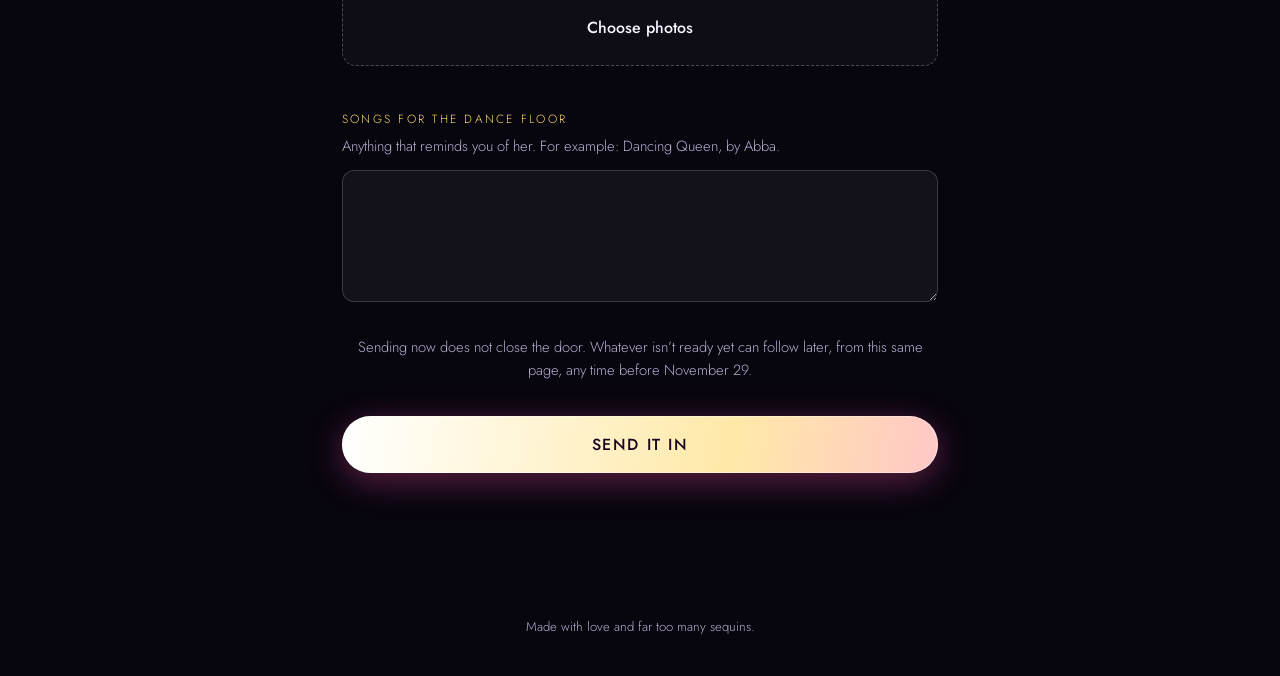
==== commit 2682e539: "Make the three ways read as options, and add dictation They were an ordered list with numbered circl" ====
--- a/memories.html
+++ b/memories.html
@@ -28,7 +28,7 @@
 <link rel="preconnect" href="https://fonts.googleapis.com">
 <link rel="preconnect" href="https://fonts.gstatic.com" crossorigin>
 <link href="https://fonts.googleapis.com/css2?family=Monoton&family=Jost:wght@300;400;500;600&display=swap" rel="stylesheet">
-<link rel="stylesheet" href="css/style.css?v=30">
+<link rel="stylesheet" href="css/style.css?v=31">
 <script>
 /* Set before anything paints, so a calm visitor never catches a flash of the
    full disco. Honours the system preference until they choose for themselves. */
@@ -101,6 +101,11 @@
         (More than one of you writing? Feel free to write separate messages.
         You can submit another one after the first.)
       </p>
+      <div class="dictate-row">
+        <button class="dictate" id="dictate" type="button"
+                aria-label="Dictate your letter instead of typing"></button>
+      </div>
+      <p class="hint" id="dictateNote" hidden></p>
       <textarea name="memory" rows="11"></textarea>
     </label>
 
@@ -153,9 +158,10 @@
 
 <footer class="foot">Made with love and far too many sequins.</footer>
 
-<script src="js/calm.js?v=30"></script>
-<script src="js/config.js?v=30"></script>
-<script src="js/disco.js?v=30"></script>
-<script src="js/form.js?v=30"></script>
+<script src="js/calm.js?v=31"></script>
+<script src="js/config.js?v=31"></script>
+<script src="js/disco.js?v=31"></script>
+<script src="js/dictate.js?v=31"></script>
+<script src="js/form.js?v=31"></script>
 </body>
 </html>
--- a/css/style.css
+++ b/css/style.css
@@ -700,29 +700,32 @@
   border:1px solid rgba(255,215,106,.3);
 }
 
-/* three ways to send a letter */
+/* Three ways to send a letter. An unordered list with icons, not numbers:
+   these are alternatives, and numbering them made people read steps. */
+.ways-intro{
+  margin:30px 0 14px; text-align:center;
+  color:var(--ink-dim); font-weight:300; font-size:.95rem;
+}
 .ways{
-  list-style:none; counter-reset:way;
-  margin:30px 0; padding:0;
-  display:grid; gap:14px; text-align:left;
+  list-style:none;
+  margin:0 0 30px; padding:0;
+  display:grid; gap:12px; text-align:left;
 }
 .ways li{
-  counter-increment:way;
   position:relative;
-  padding:16px 18px 16px 54px;
+  padding:16px 18px 16px 58px;
   border-radius:14px;
   background:rgba(255,255,255,.04);
   border:1px solid rgba(255,255,255,.1);
   line-height:1.6; color:var(--ink-dim); font-weight:300;
 }
-.ways li::before{
-  content:counter(way);
+.ways .badge{
   position:absolute; left:16px; top:15px;
-  width:26px; height:26px; border-radius:50%;
+  width:28px; height:28px; border-radius:9px;
   display:grid; place-items:center;
-  font-size:.82rem; font-weight:600; color:#1a0620;
   background:linear-gradient(100deg,#ffe9a8,#ffb3d8);
 }
+.ways .badge svg{ width:16px; height:16px; fill:#1a0620; display:block; }
 .ways strong{ display:block; color:var(--ink); font-weight:500; margin-bottom:2px; }
 
 @media (max-width:420px){
@@ -730,4 +733,33 @@
 }
 
 .calm .tab[aria-selected="true"]{ background:#ffe7f3; box-shadow:none; }
-.calm .ways li::before{ background:#ffe7f3; }
+.calm .ways .badge{ background:#ffe7f3; }
+
+
+/* ============================================================
+   DICTATION
+   ============================================================ */
+
+.dictate-row{ display:flex; }
+.dictate{
+  display:inline-flex; align-items:center; gap:8px;
+  padding:10px 16px 10px 13px; cursor:pointer;
+  border-radius:100px; border:1px solid rgba(255,255,255,.26);
+  background:rgba(255,255,255,.05); color:var(--ink);
+  font-family:inherit; font-size:.9rem; font-weight:400;
+  transition:background .15s ease, border-color .15s ease;
+}
+.dictate:hover{ background:rgba(255,255,255,.1); border-color:rgba(255,255,255,.4); }
+.dictate:focus-visible{ outline:2px solid var(--pink); outline-offset:2px; }
+.dictate svg{ width:17px; height:17px; fill:currentColor; display:block; }
+
+.dictate.listening{
+  color:#1a0620; border-color:transparent;
+  background:linear-gradient(100deg,#ffe9a8,#ffb3d8);
+  animation:listening 1.4s ease-in-out infinite;
+}
+@keyframes listening{
+  0%,100%{ box-shadow:0 0 0 0 rgba(255,79,163,.5); }
+  50%    { box-shadow:0 0 0 10px rgba(255,79,163,0); }
+}
+.calm .dictate.listening{ background:#ffe7f3; animation:none; }
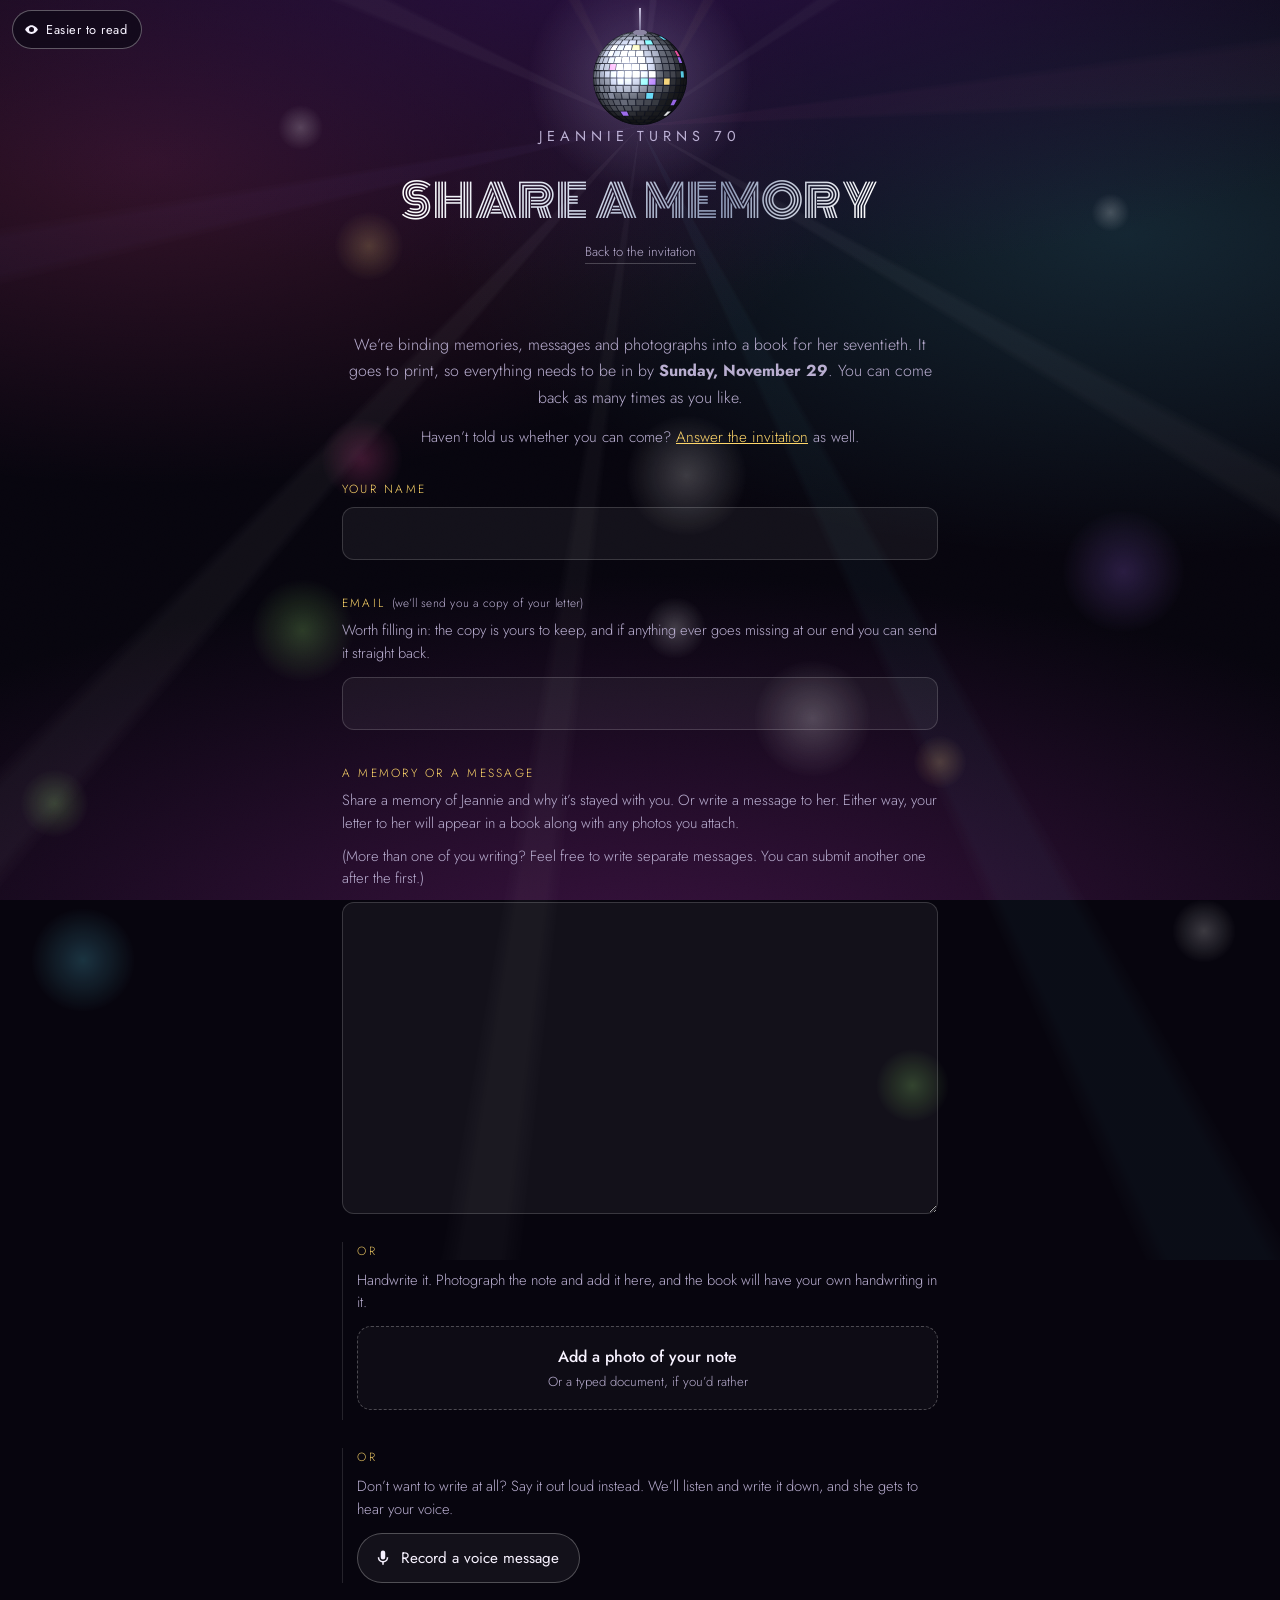
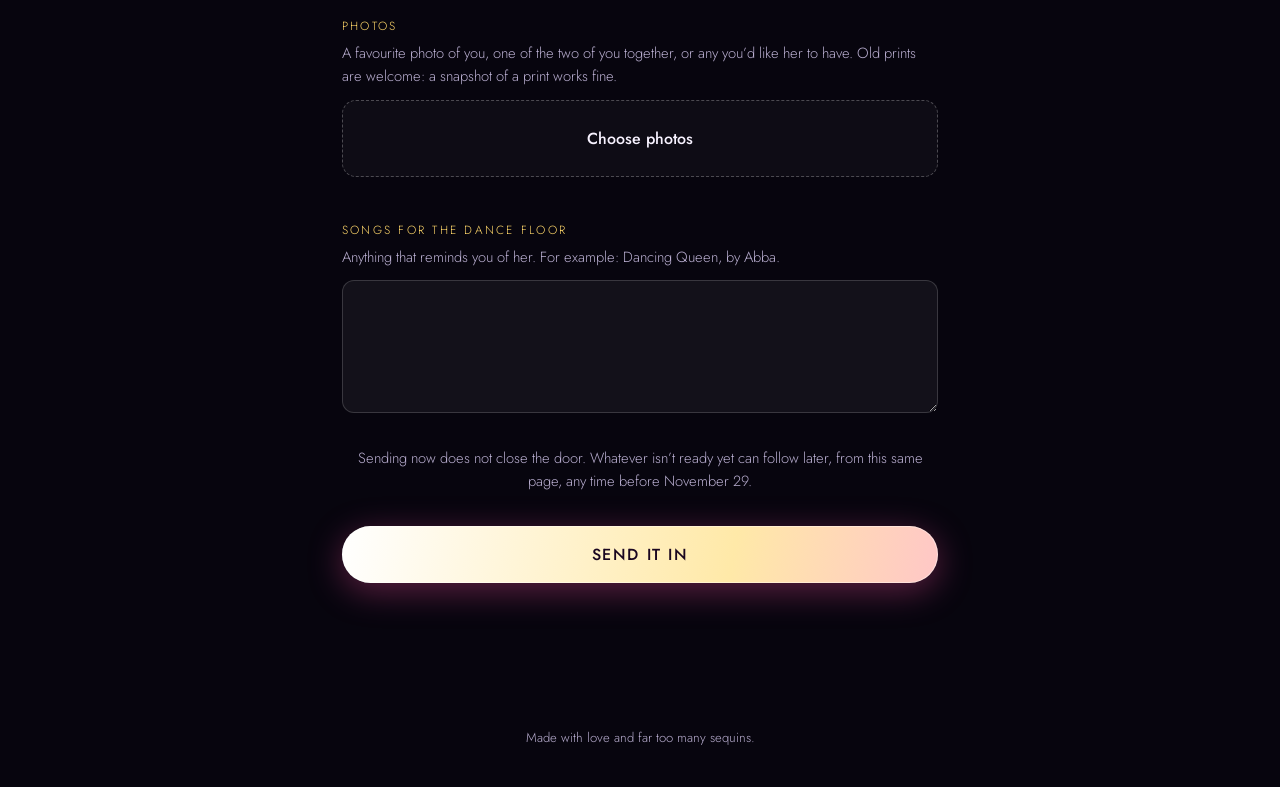
==== commit 0ba07c75: "Let guests record a voice message, and drop the dictation button Browser dictation was solving a pro" ====
--- a/memories.html
+++ b/memories.html
@@ -28,7 +28,7 @@
 <link rel="preconnect" href="https://fonts.googleapis.com">
 <link rel="preconnect" href="https://fonts.gstatic.com" crossorigin>
 <link href="https://fonts.googleapis.com/css2?family=Monoton&family=Jost:wght@300;400;500;600&display=swap" rel="stylesheet">
-<link rel="stylesheet" href="css/style.css?v=31">
+<link rel="stylesheet" href="css/style.css?v=32">
 <script>
 /* Set before anything paints, so a calm visitor never catches a flash of the
    full disco. Honours the system preference until they choose for themselves. */
@@ -101,11 +101,6 @@
         (More than one of you writing? Feel free to write separate messages.
         You can submit another one after the first.)
       </p>
-      <div class="dictate-row">
-        <button class="dictate" id="dictate" type="button"
-                aria-label="Dictate your letter instead of typing"></button>
-      </div>
-      <p class="hint" id="dictateNote" hidden></p>
       <textarea name="memory" rows="11"></textarea>
     </label>
 
@@ -122,6 +117,19 @@
       <input id="docs" type="file" name="docs"
              accept="image/*,.heic,.heif,.pdf,.doc,.docx,.pages,.txt,.rtf" multiple hidden>
       <div class="filelist" id="filelist"></div>
+    </div>
+
+    <div class="field alt">
+      <p class="or">or</p>
+      <p class="hint">
+        Don&rsquo;t want to write at all? Say it out loud instead. We&rsquo;ll
+        listen and write it down, and she gets to hear your voice.
+      </p>
+      <div id="recorder">
+        <button class="record" id="recordBtn" type="button" aria-pressed="false"></button>
+        <p class="hint" id="recordStatus"></p>
+        <div class="recordings" id="recordings"></div>
+      </div>
     </div>
 
     <div class="field">
@@ -158,10 +166,10 @@
 
 <footer class="foot">Made with love and far too many sequins.</footer>
 
-<script src="js/calm.js?v=31"></script>
-<script src="js/config.js?v=31"></script>
-<script src="js/disco.js?v=31"></script>
-<script src="js/dictate.js?v=31"></script>
-<script src="js/form.js?v=31"></script>
+<script src="js/calm.js?v=32"></script>
+<script src="js/config.js?v=32"></script>
+<script src="js/disco.js?v=32"></script>
+<script src="js/record.js?v=32"></script>
+<script src="js/form.js?v=32"></script>
 </body>
 </html>
--- a/css/style.css
+++ b/css/style.css
@@ -737,29 +737,42 @@
 
 
 /* ============================================================
-   DICTATION
+   VOICE MESSAGES
    ============================================================ */
 
-.dictate-row{ display:flex; }
-.dictate{
-  display:inline-flex; align-items:center; gap:8px;
-  padding:10px 16px 10px 13px; cursor:pointer;
+.record{
+  display:inline-flex; align-items:center; gap:9px;
+  padding:13px 20px 13px 16px; cursor:pointer;
   border-radius:100px; border:1px solid rgba(255,255,255,.26);
   background:rgba(255,255,255,.05); color:var(--ink);
-  font-family:inherit; font-size:.9rem; font-weight:400;
+  font-family:inherit; font-size:.95rem; font-weight:400;
   transition:background .15s ease, border-color .15s ease;
 }
-.dictate:hover{ background:rgba(255,255,255,.1); border-color:rgba(255,255,255,.4); }
-.dictate:focus-visible{ outline:2px solid var(--pink); outline-offset:2px; }
-.dictate svg{ width:17px; height:17px; fill:currentColor; display:block; }
-
-.dictate.listening{
+.record:hover{ background:rgba(255,255,255,.1); border-color:rgba(255,255,255,.4); }
+.record:focus-visible{ outline:2px solid var(--pink); outline-offset:2px; }
+.record svg{ width:18px; height:18px; fill:currentColor; display:block; }
+
+.record.recording{
   color:#1a0620; border-color:transparent;
   background:linear-gradient(100deg,#ffe9a8,#ffb3d8);
   animation:listening 1.4s ease-in-out infinite;
 }
 @keyframes listening{
   0%,100%{ box-shadow:0 0 0 0 rgba(255,79,163,.5); }
-  50%    { box-shadow:0 0 0 10px rgba(255,79,163,0); }
-}
-.calm .dictate.listening{ background:#ffe7f3; animation:none; }
+  50%    { box-shadow:0 0 0 12px rgba(255,79,163,0); }
+}
+.calm .record.recording{ background:#ffe7f3; animation:none; }
+
+#recordStatus:empty{ display:none; }
+
+.recordings{ display:grid; gap:8px; }
+.recordings div{
+  display:flex; align-items:center; gap:10px;
+  padding:8px 10px; border-radius:12px;
+  background:rgba(255,255,255,.06);
+}
+.recordings audio{ flex:1 1 auto; min-width:0; height:34px; }
+.recordings button{
+  flex:0 0 auto; width:26px; height:26px; border:0; border-radius:50%;
+  background:rgba(0,0,0,.5); color:#fff; cursor:pointer; font-size:15px; line-height:1;
+}
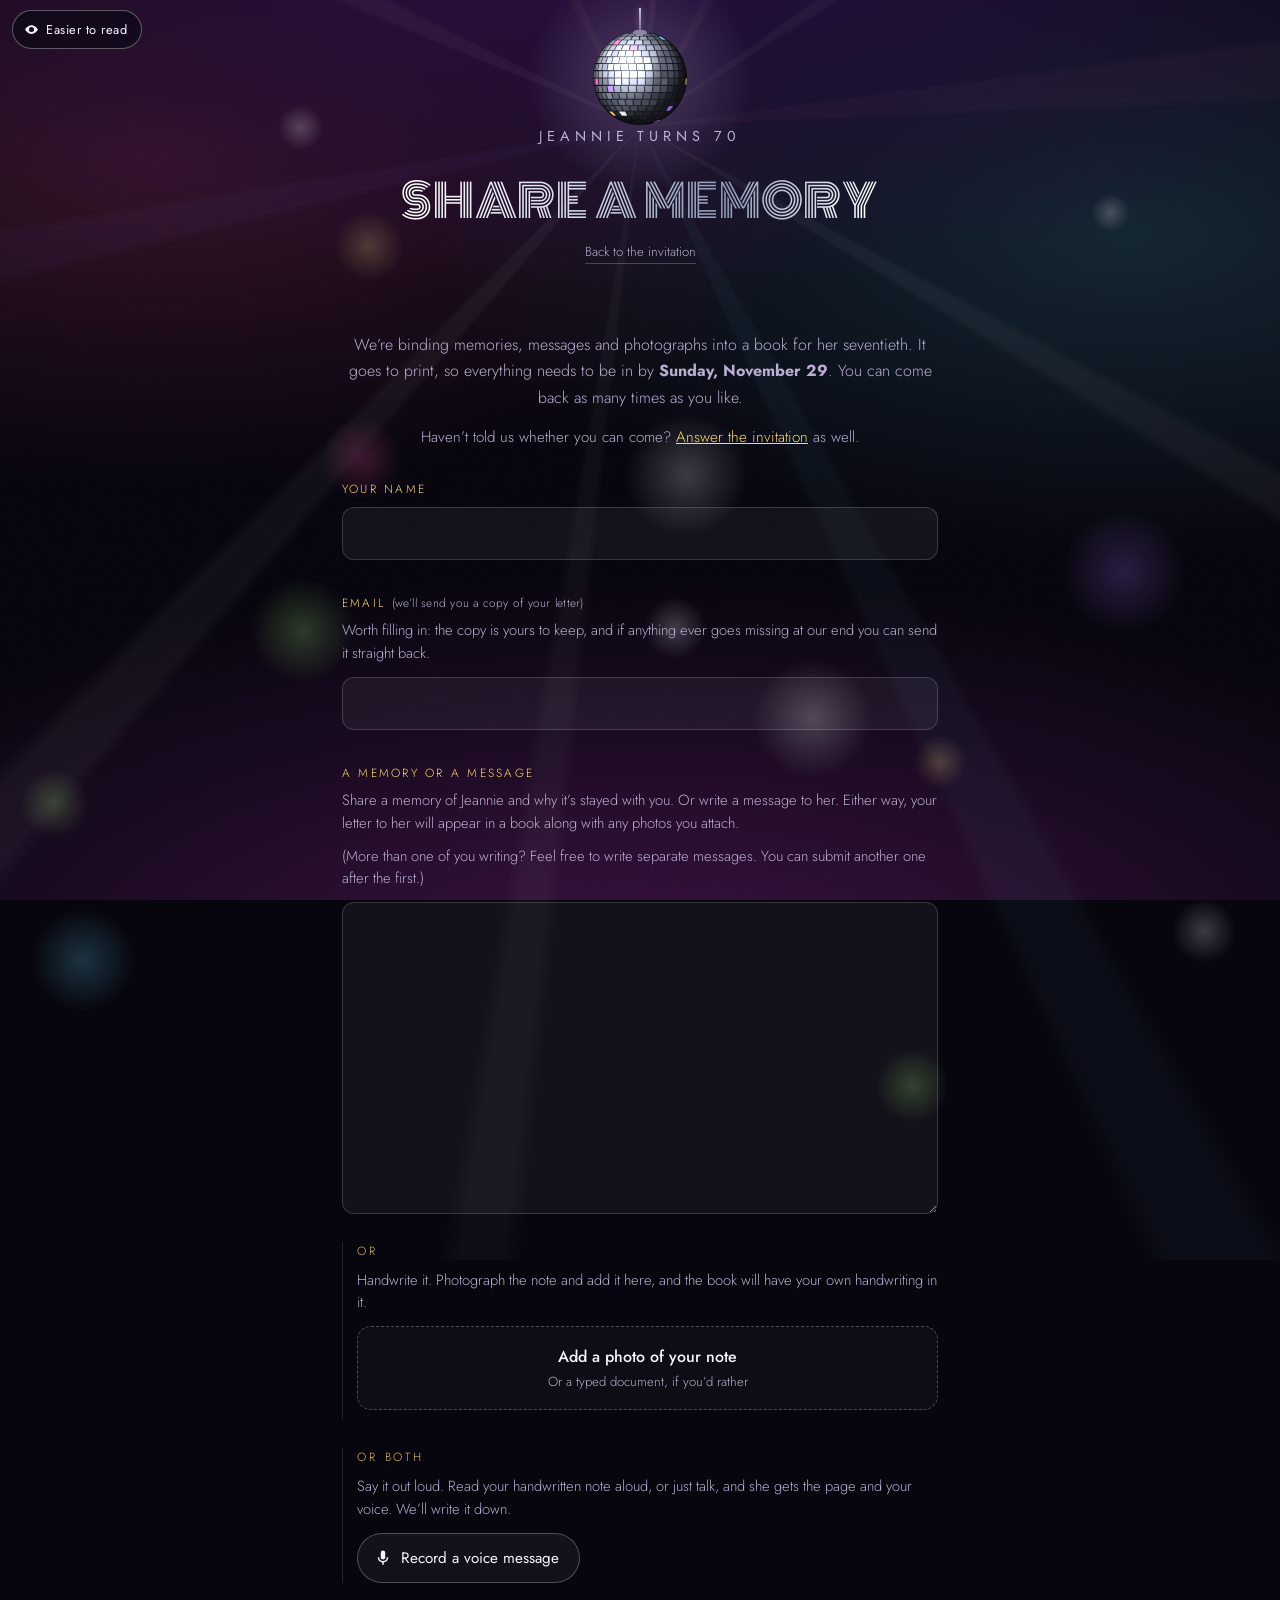
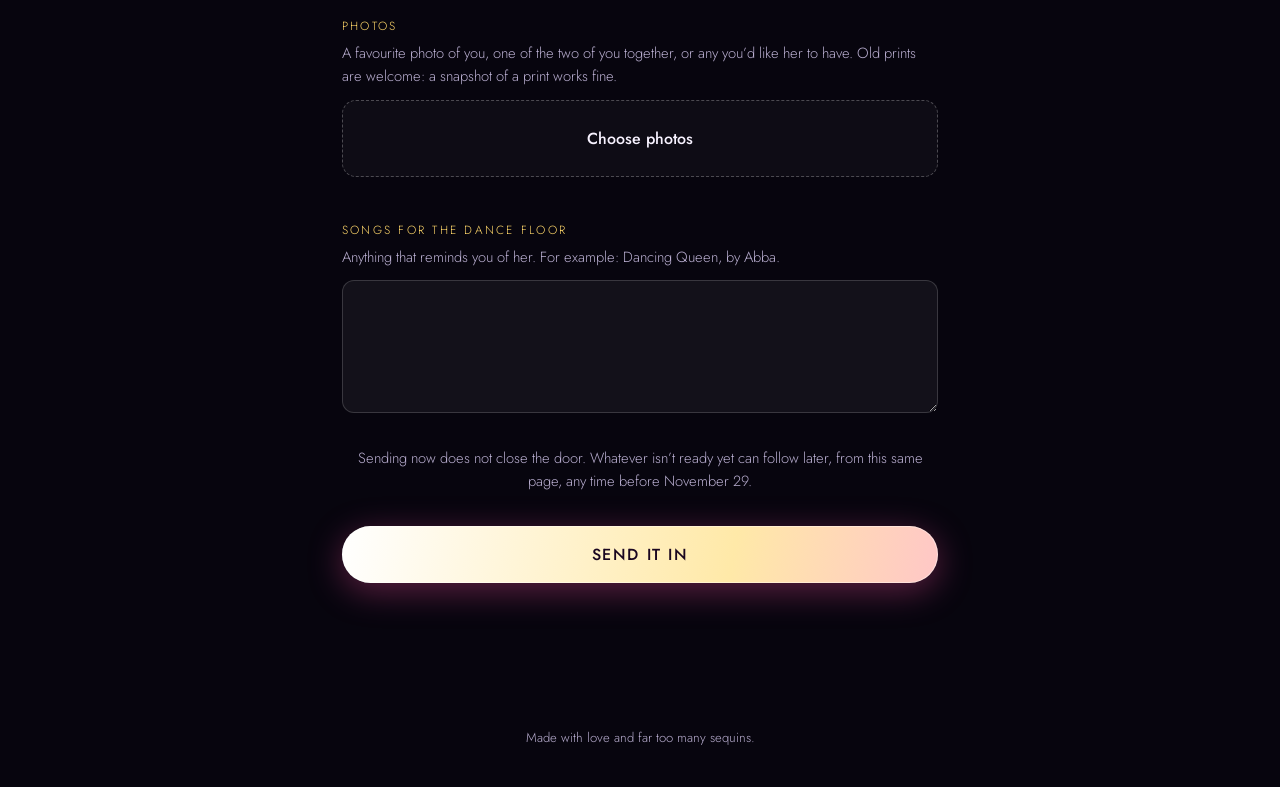
==== commit 4518962b: "Invite the combination the form already allowed Sending a photograph of a handwritten note and a rec" ====
--- a/memories.html
+++ b/memories.html
@@ -28,7 +28,7 @@
 <link rel="preconnect" href="https://fonts.googleapis.com">
 <link rel="preconnect" href="https://fonts.gstatic.com" crossorigin>
 <link href="https://fonts.googleapis.com/css2?family=Monoton&family=Jost:wght@300;400;500;600&display=swap" rel="stylesheet">
-<link rel="stylesheet" href="css/style.css?v=32">
+<link rel="stylesheet" href="css/style.css?v=33">
 <script>
 /* Set before anything paints, so a calm visitor never catches a flash of the
    full disco. Honours the system preference until they choose for themselves. */
@@ -120,10 +120,10 @@
     </div>
 
     <div class="field alt">
-      <p class="or">or</p>
+      <p class="or">or both</p>
       <p class="hint">
-        Don&rsquo;t want to write at all? Say it out loud instead. We&rsquo;ll
-        listen and write it down, and she gets to hear your voice.
+        Say it out loud. Read your handwritten note aloud, or just talk, and
+        she gets the page and your voice. We&rsquo;ll write it down.
       </p>
       <div id="recorder">
         <button class="record" id="recordBtn" type="button" aria-pressed="false"></button>
@@ -166,10 +166,10 @@
 
 <footer class="foot">Made with love and far too many sequins.</footer>
 
-<script src="js/calm.js?v=32"></script>
-<script src="js/config.js?v=32"></script>
-<script src="js/disco.js?v=32"></script>
-<script src="js/record.js?v=32"></script>
-<script src="js/form.js?v=32"></script>
+<script src="js/calm.js?v=33"></script>
+<script src="js/config.js?v=33"></script>
+<script src="js/disco.js?v=33"></script>
+<script src="js/record.js?v=33"></script>
+<script src="js/form.js?v=33"></script>
 </body>
 </html>
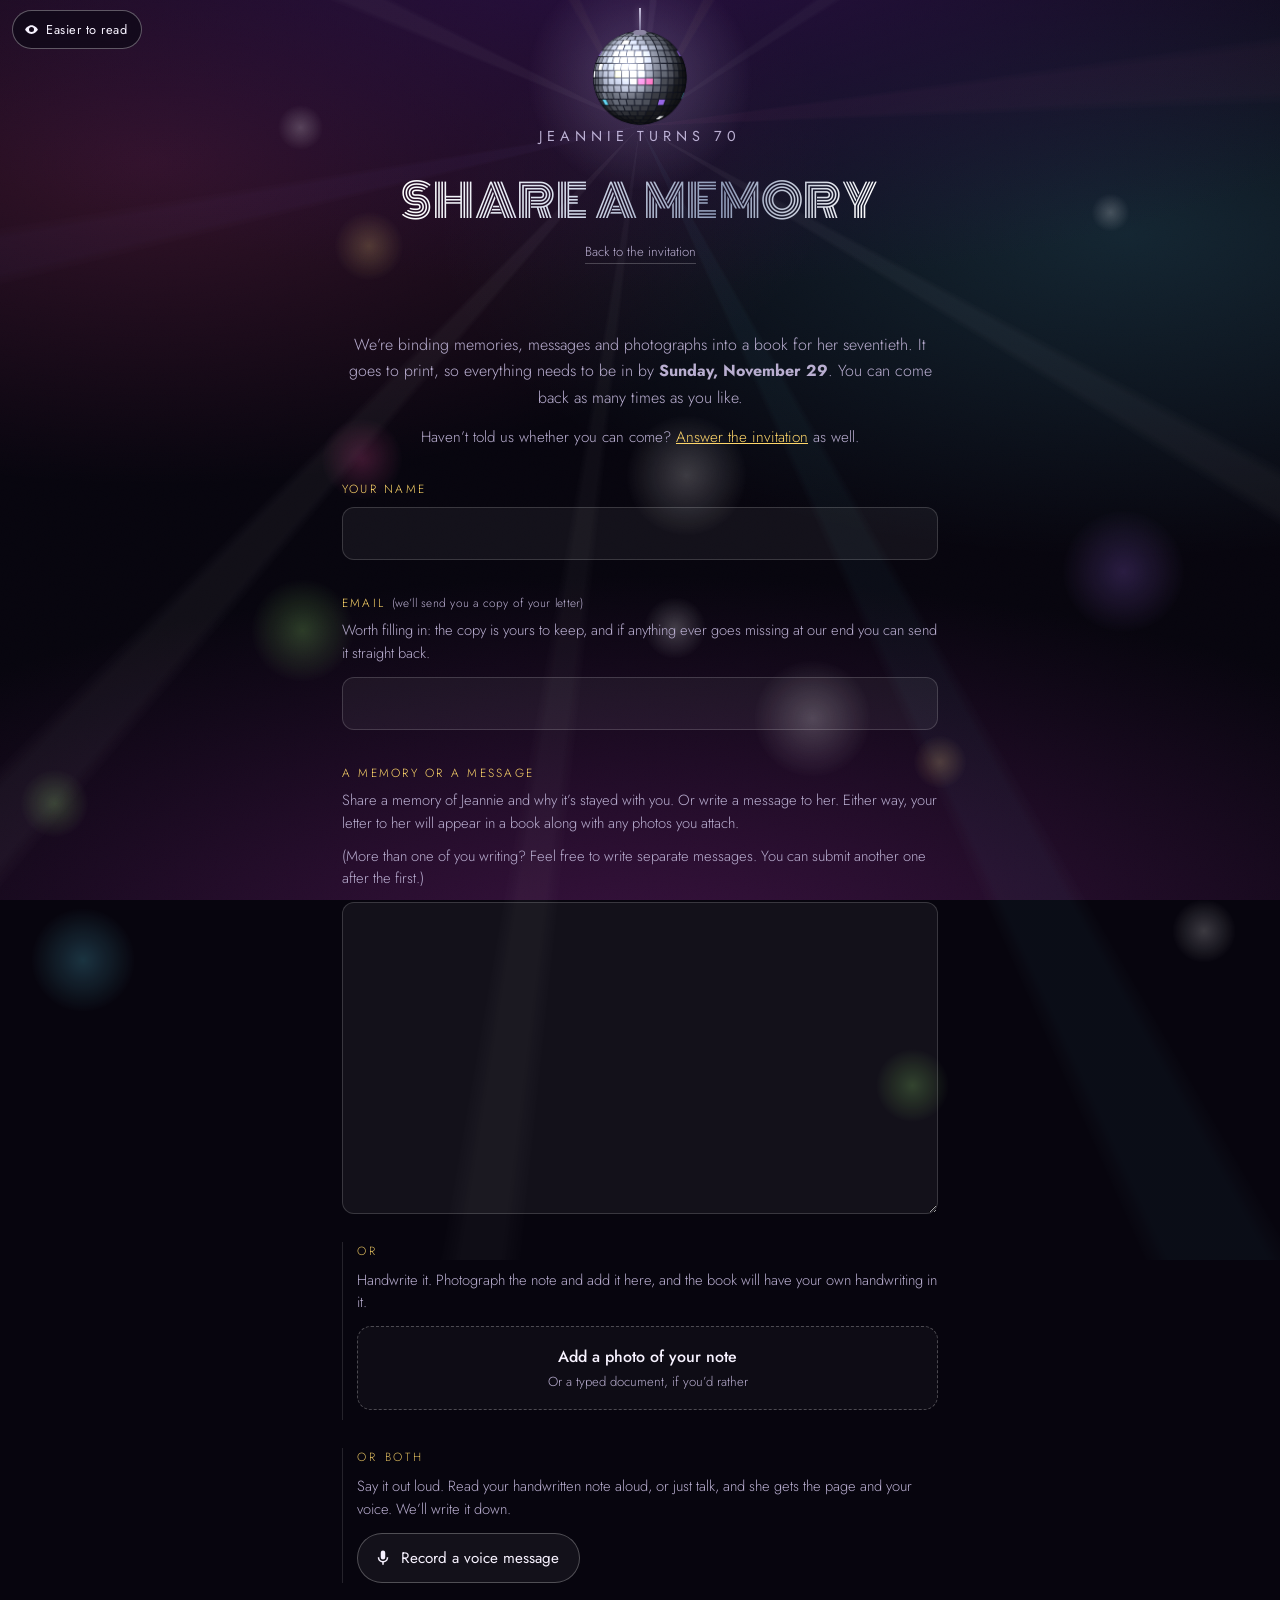
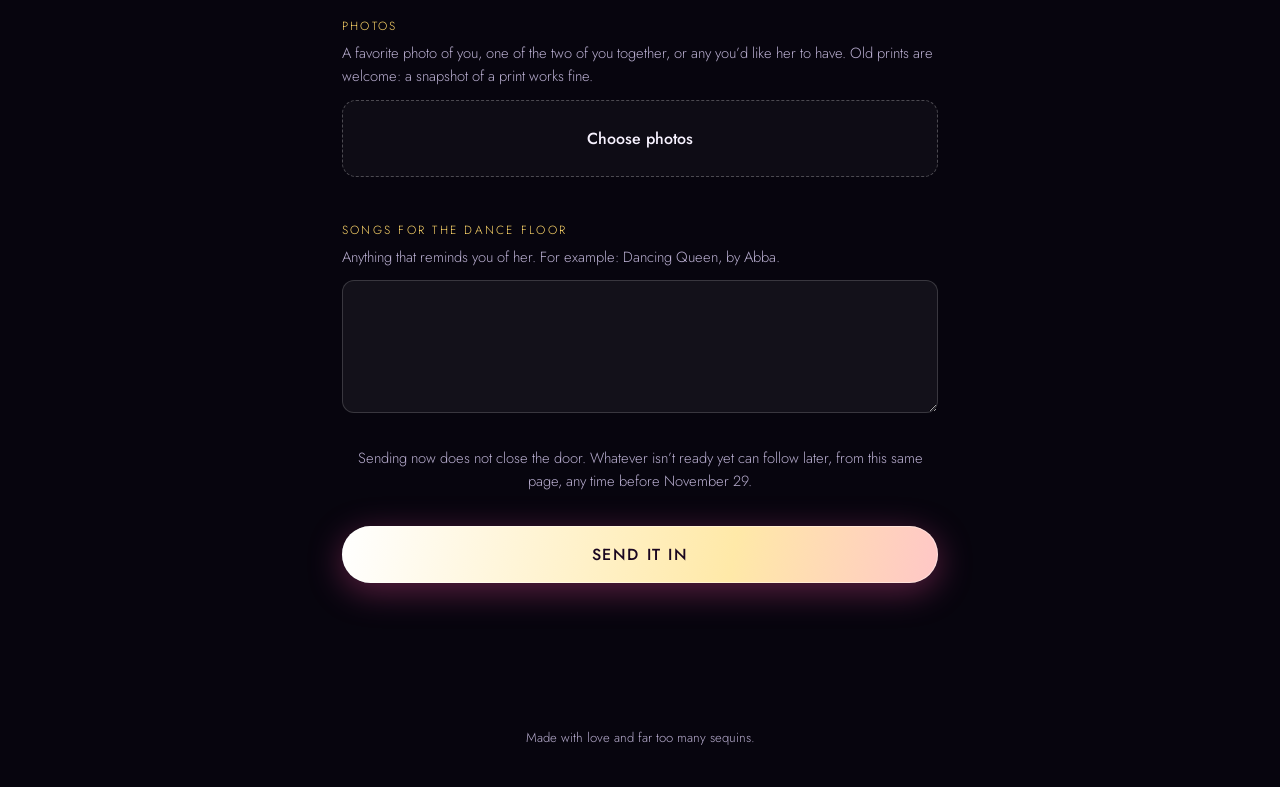
==== commit ef09bfad: "US spelling throughout, and make the scheduled backup actually run The backup installed and then did" ====
--- a/memories.html
+++ b/memories.html
@@ -9,7 +9,7 @@
 
 <!-- How the link looks when it is texted or posted. Without these, iMessage
      falls back to the bare cutout of Jeannie and flattens its transparency to
-     a muddy grey. Absolute URLs: scrapers do not resolve relative ones.
+     a muddy gray. Absolute URLs: scrapers do not resolve relative ones.
      Bump ?v= when the card changes, since previews are cached hard. -->
 <meta property="og:type" content="website">
 <meta property="og:site_name" content="Share a memory &middot; Jeannie turns 70">
@@ -28,10 +28,10 @@
 <link rel="preconnect" href="https://fonts.googleapis.com">
 <link rel="preconnect" href="https://fonts.gstatic.com" crossorigin>
 <link href="https://fonts.googleapis.com/css2?family=Monoton&family=Jost:wght@300;400;500;600&display=swap" rel="stylesheet">
-<link rel="stylesheet" href="css/style.css?v=33">
+<link rel="stylesheet" href="css/style.css?v=34">
 <script>
 /* Set before anything paints, so a calm visitor never catches a flash of the
-   full disco. Honours the system preference until they choose for themselves. */
+   full disco. Honors the system preference until they choose for themselves. */
 try {
   var c = localStorage.getItem('party70-calm');
   if (c === '1' || (c === null && matchMedia('(prefers-reduced-motion: reduce)').matches)) {
@@ -135,7 +135,7 @@
     <div class="field">
       <span>Photos</span>
       <p class="hint">
-        A favourite photo of you, one of the two of you together, or any
+        A favorite photo of you, one of the two of you together, or any
         you&rsquo;d like her to have. Old prints are welcome: a snapshot of a
         print works fine.
       </p>
@@ -166,10 +166,10 @@
 
 <footer class="foot">Made with love and far too many sequins.</footer>
 
-<script src="js/calm.js?v=33"></script>
-<script src="js/config.js?v=33"></script>
-<script src="js/disco.js?v=33"></script>
-<script src="js/record.js?v=33"></script>
-<script src="js/form.js?v=33"></script>
+<script src="js/calm.js?v=34"></script>
+<script src="js/config.js?v=34"></script>
+<script src="js/disco.js?v=34"></script>
+<script src="js/record.js?v=34"></script>
+<script src="js/form.js?v=34"></script>
 </body>
 </html>
--- a/css/style.css
+++ b/css/style.css
@@ -65,7 +65,7 @@
   will-change:transform;
 }
 
-/* Coloured light spots dappling the room */
+/* Colored light spots dappling the room */
 .lights{
   position:fixed; inset:-25%;
   pointer-events:none; z-index:0;
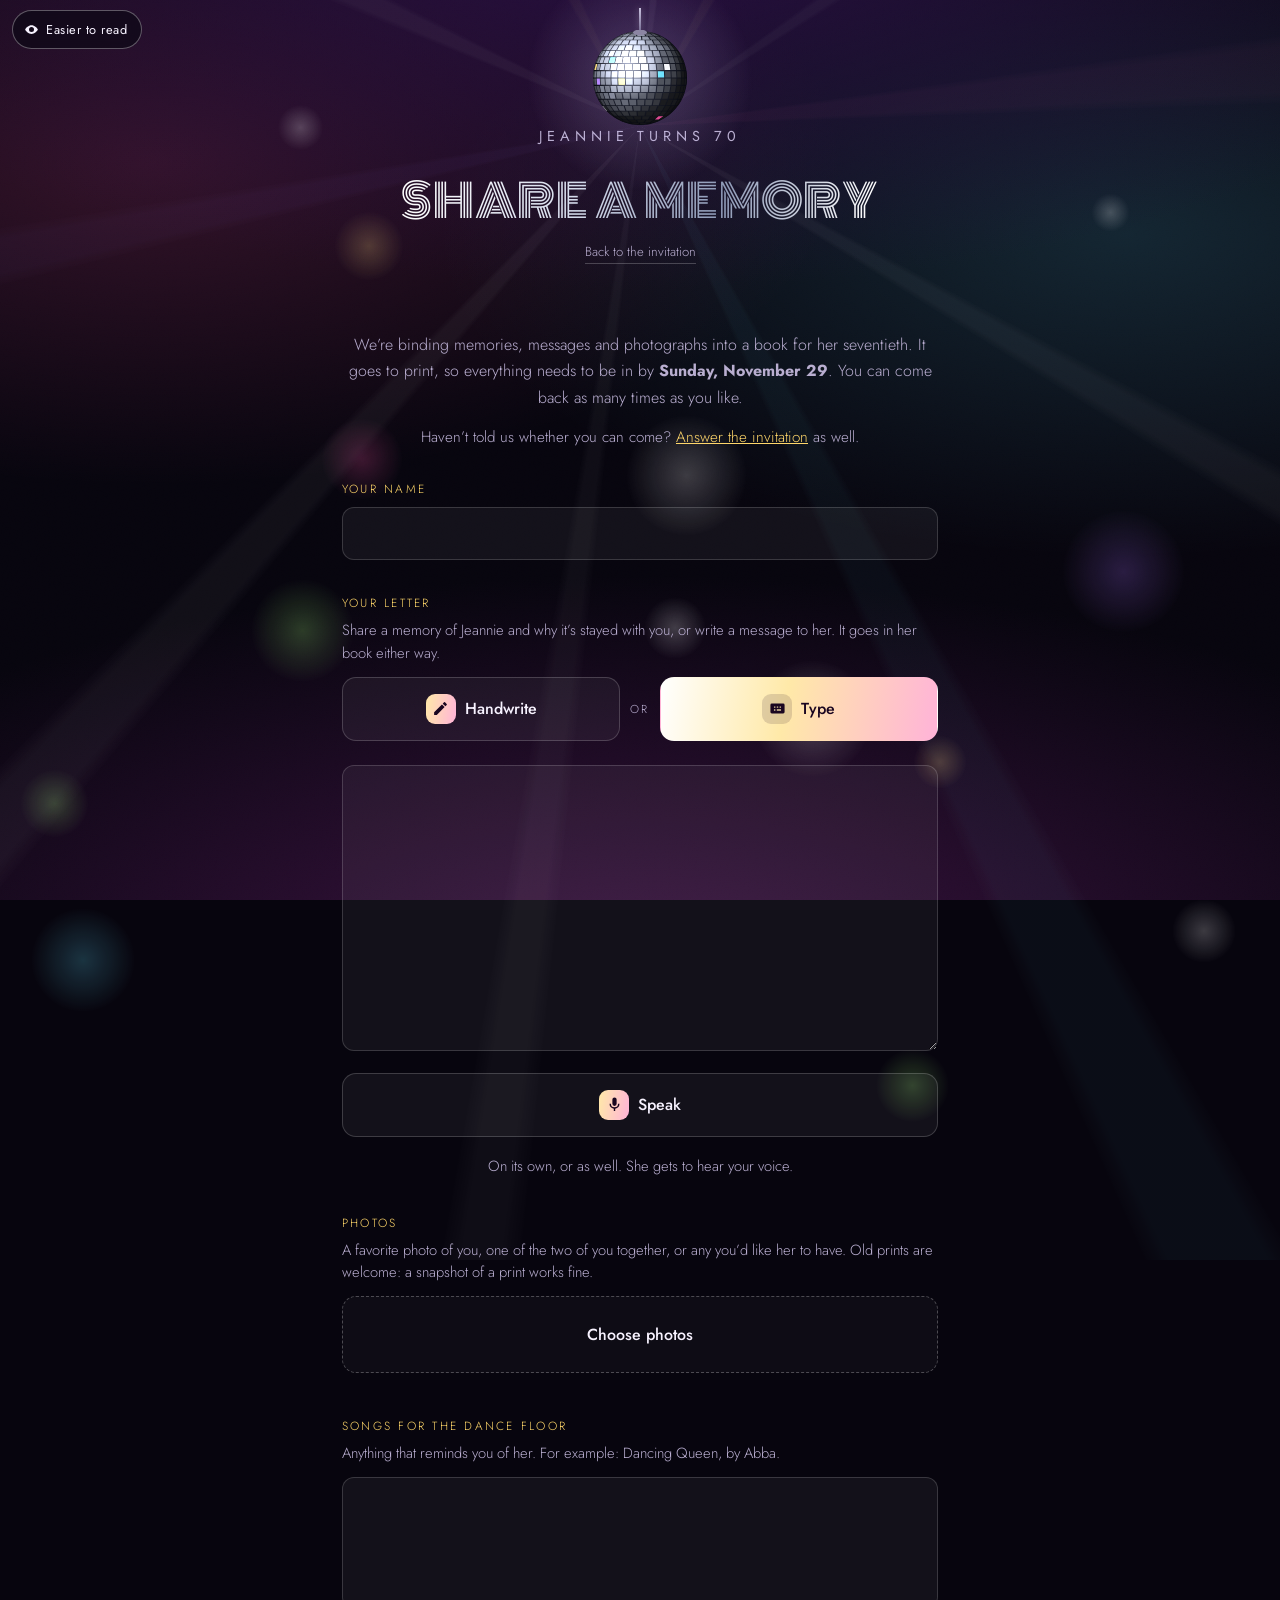
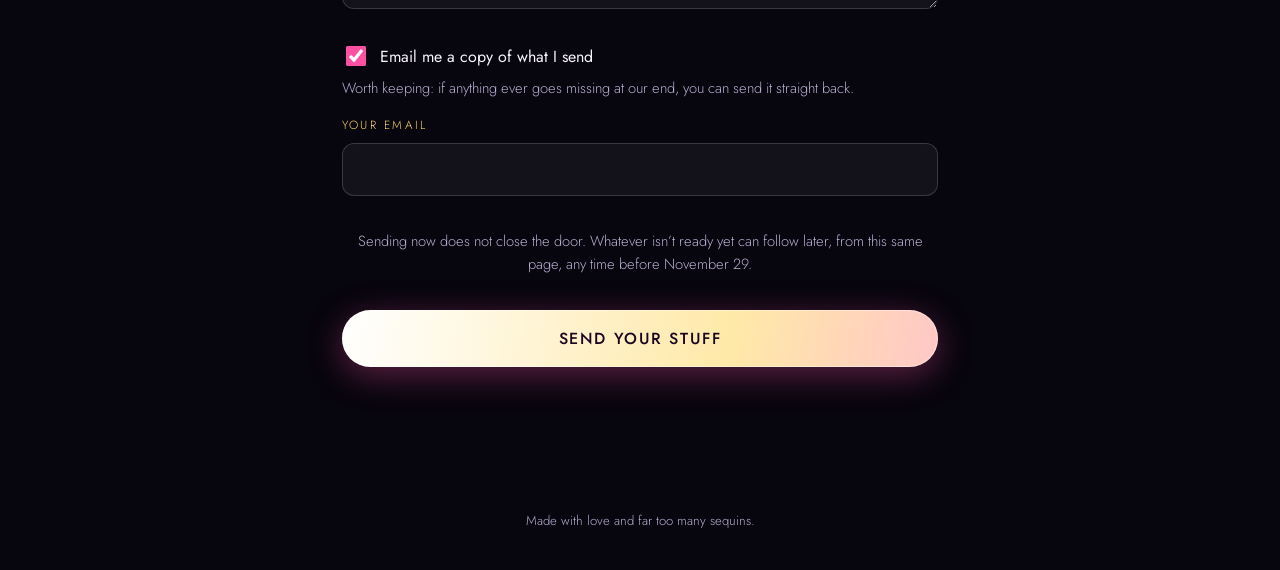
==== commit 825ab81d: "Make the three ways buttons, and ask about the copy before sending They were callouts describing opt" ====
--- a/memories.html
+++ b/memories.html
@@ -28,7 +28,7 @@
 <link rel="preconnect" href="https://fonts.googleapis.com">
 <link rel="preconnect" href="https://fonts.gstatic.com" crossorigin>
 <link href="https://fonts.googleapis.com/css2?family=Monoton&family=Jost:wght@300;400;500;600&display=swap" rel="stylesheet">
-<link rel="stylesheet" href="css/style.css?v=34">
+<link rel="stylesheet" href="css/style.css?v=37">
 <script>
 /* Set before anything paints, so a calm visitor never catches a flash of the
    full disco. Honors the system preference until they choose for themselves. */
@@ -81,54 +81,56 @@
       <input type="text" name="name" autocomplete="name" required>
     </label>
 
-    <label class="field">
-      <span>Email <em>(we&rsquo;ll send you a copy of your letter)</em></span>
+    <div class="field">
+      <span>Your letter</span>
       <p class="hint">
-        Worth filling in: the copy is yours to keep, and if anything ever goes
-        missing at our end you can send it straight back.
+        Share a memory of Jeannie and why it&rsquo;s stayed with you, or write
+        a message to her. It goes in her book either way.
       </p>
-      <input type="email" name="email" autocomplete="email">
-    </label>
 
-    <label class="field">
-      <span>A memory or a message</span>
-      <p class="hint">
-        Share a memory of Jeannie and why it&rsquo;s stayed with you. Or write a
-        message to her. Either way, your letter to her will appear in a book
-        along with any photos you attach.
-      </p>
-      <p class="hint">
-        (More than one of you writing? Feel free to write separate messages.
-        You can submit another one after the first.)
-      </p>
-      <textarea name="memory" rows="11"></textarea>
-    </label>
+      <div class="picker">
+        <button type="button" class="pick" id="pick-write"
+                aria-expanded="false" aria-controls="open-write">
+          <span class="badge"><svg viewBox="0 0 24 24" aria-hidden="true"><path d="M3 17.25V21h3.75L17.8 9.94l-3.75-3.75L3 17.25zM20.7 7.04a1 1 0 0 0 0-1.41l-2.34-2.34a1 1 0 0 0-1.41 0l-1.83 1.83 3.75 3.75 1.83-1.83z"/></svg></span>Handwrite
+        </button>
+        <span class="pick-or">or</span>
+        <button type="button" class="pick" id="pick-type"
+                aria-expanded="false" aria-controls="open-type">
+          <span class="badge"><svg viewBox="0 0 24 24" aria-hidden="true"><path d="M20 5H4a2 2 0 0 0-2 2v10a2 2 0 0 0 2 2h16a2 2 0 0 0 2-2V7a2 2 0 0 0-2-2zM7 9h2v2H7V9zm0 4h2v2H7v-2zm4-4h2v2h-2V9zm0 4h6v2h-6v-2zm4-4h2v2h-2V9z"/></svg></span>Type
+        </button>
+      </div>
 
-    <div class="field alt">
-      <p class="or">or</p>
-      <p class="hint">
-        Handwrite it. Photograph the note and add it here, and the book will
-        have your own handwriting in it.
-      </p>
-      <label class="drop small" for="docs">
-        <strong>Add a photo of your note</strong>
-        <small>Or a typed document, if you&rsquo;d rather</small>
-      </label>
-      <input id="docs" type="file" name="docs"
-             accept="image/*,.heic,.heif,.pdf,.doc,.docx,.pages,.txt,.rtf" multiple hidden>
-      <div class="filelist" id="filelist"></div>
-    </div>
+      <div class="open" id="open-write" hidden>
+        <p class="hint">
+          Photograph your note and add it here. The book will have your own
+          handwriting in it, which beats anything typed.
+        </p>
+        <label class="drop small" for="docs">
+          <strong>Add a photo of your note</strong>
+          <small>Or a typed document, if you&rsquo;d rather</small>
+        </label>
+        <input id="docs" type="file" name="docs"
+               accept="image/*,.heic,.heif,.pdf,.doc,.docx,.pages,.txt,.rtf" multiple hidden>
+        <div class="filelist" id="filelist"></div>
+      </div>
 
-    <div class="field alt">
-      <p class="or">or both</p>
-      <p class="hint">
-        Say it out loud. Read your handwritten note aloud, or just talk, and
-        she gets the page and your voice. We&rsquo;ll write it down.
-      </p>
-      <div id="recorder">
-        <button class="record" id="recordBtn" type="button" aria-pressed="false"></button>
-        <p class="hint" id="recordStatus"></p>
-        <div class="recordings" id="recordings"></div>
+      <div class="open" id="open-type" hidden>
+        <textarea name="memory" rows="10"
+                  aria-label="Type your letter"></textarea>
+      </div>
+
+      <button type="button" class="pick wide" id="pick-speak"
+              aria-expanded="false" aria-controls="open-speak">
+        <span class="badge"><svg viewBox="0 0 24 24" aria-hidden="true"><path d="M12 14a3 3 0 0 0 3-3V5a3 3 0 0 0-6 0v6a3 3 0 0 0 3 3zm5-3a5 5 0 0 1-10 0H5a7 7 0 0 0 6 6.92V21h2v-3.08A7 7 0 0 0 19 11h-2z"/></svg></span>Speak
+      </button>
+      <p class="hint center">On its own, or as well. She gets to hear your voice.</p>
+
+      <div class="open" id="open-speak" hidden>
+        <div id="recorder">
+          <button class="record" id="recordBtn" type="button" aria-pressed="false"></button>
+          <p class="hint" id="recordStatus"></p>
+          <div class="recordings" id="recordings"></div>
+        </div>
       </div>
     </div>
 
@@ -155,21 +157,37 @@
       <textarea name="songs" rows="4"></textarea>
     </label>
 
+    <div class="field">
+      <label class="check">
+        <input type="checkbox" id="wantCopy" checked>
+        <span>Email me a copy of what I send</span>
+      </label>
+      <p class="hint">
+        Worth keeping: if anything ever goes missing at our end, you can send
+        it straight back.
+      </p>
+      <label class="field sub" id="emailWrap">
+        <span>Your email</span>
+        <input type="email" name="email" autocomplete="email">
+      </label>
+    </div>
+
     <p class="hint sendnote">
       Sending now does not close the door. Whatever isn&rsquo;t ready yet can
       follow later, from this same page, any time before November 29.
     </p>
-    <button class="cta submit" type="submit">Send it in</button>
+    <button class="cta submit" type="submit">Send your stuff</button>
     <p class="note" id="formNote" role="status" aria-live="polite"></p>
   </form>
 </section>
 
 <footer class="foot">Made with love and far too many sequins.</footer>
 
-<script src="js/calm.js?v=34"></script>
-<script src="js/config.js?v=34"></script>
-<script src="js/disco.js?v=34"></script>
-<script src="js/record.js?v=34"></script>
-<script src="js/form.js?v=34"></script>
+<script src="js/calm.js?v=37"></script>
+<script src="js/config.js?v=37"></script>
+<script src="js/disco.js?v=37"></script>
+<script src="js/picker.js?v=37"></script>
+<script src="js/record.js?v=37"></script>
+<script src="js/form.js?v=37"></script>
 </body>
 </html>
--- a/css/style.css
+++ b/css/style.css
@@ -728,6 +728,24 @@
 .ways .badge svg{ width:16px; height:16px; fill:#1a0620; display:block; }
 .ways strong{ display:block; color:var(--ink); font-weight:500; margin-bottom:2px; }
 
+/* The whole card is a link now: people try to click these, so they should
+   click, and they should land with that option already open. */
+.ways li{ padding:0; }
+.waylink{
+  display:block; position:relative;
+  padding:16px 18px 16px 58px;
+  color:inherit; text-decoration:none; border-radius:14px;
+  transition:background .15s ease;
+}
+.waylink:hover{ background:rgba(255,255,255,.05); }
+.waylink:focus-visible{ outline:2px solid var(--pink); outline-offset:-2px; }
+.waylink::after{
+  content:""; position:absolute; right:18px; top:50%;
+  width:7px; height:7px; margin-top:-4px;
+  border-right:1.5px solid var(--ink-dim); border-bottom:1.5px solid var(--ink-dim);
+  transform:rotate(-45deg);
+}
+
 @media (max-width:420px){
   .tab{ font-size:.72rem; letter-spacing:.08em; padding:11px 8px; }
 }
@@ -776,3 +794,66 @@
   flex:0 0 auto; width:26px; height:26px; border:0; border-radius:50%;
   background:rgba(0,0,0,.5); color:#fff; cursor:pointer; font-size:15px; line-height:1;
 }
+
+
+/* ============================================================
+   THE LETTER PICKER
+   ============================================================ */
+
+/* Handwrite and Type side by side: a choice between two. */
+.picker{ display:flex; align-items:center; gap:10px; }
+.pick-or{
+  flex:0 0 auto; font-size:.72rem; letter-spacing:.18em;
+  text-transform:uppercase; color:var(--ink-dim);
+}
+
+.pick{
+  flex:1 1 0; min-width:0;
+  display:flex; align-items:center; justify-content:center; gap:9px;
+  padding:16px 14px; cursor:pointer;
+  border-radius:14px; border:1px solid rgba(255,255,255,.18);
+  background:rgba(255,255,255,.05); color:var(--ink);
+  font-family:inherit; font-size:1rem; font-weight:500; text-align:center;
+  transition:background .15s ease, border-color .15s ease, transform .1s ease;
+}
+.pick:hover{ background:rgba(255,255,255,.1); border-color:rgba(255,255,255,.38); }
+.pick:active{ transform:translateY(1px); }
+.pick:focus-visible{ outline:2px solid var(--pink); outline-offset:2px; }
+
+/* Speak sits below and spans the width: an addition, not an alternative. */
+.pick.wide{ width:100%; margin-top:12px; }
+
+.pick .badge{
+  flex:0 0 auto;
+  width:30px; height:30px; border-radius:9px;
+  display:grid; place-items:center;
+  background:linear-gradient(100deg,#ffe9a8,#ffb3d8);
+}
+.pick .badge svg{ width:17px; height:17px; fill:#1a0620; display:block; }
+
+.pick.on{
+  border-color:transparent; color:#1a0620;
+  background:linear-gradient(100deg,#fff 0%,#ffe9a8 45%,#ffb3d8 100%);
+}
+.pick.on .badge{ background:rgba(26,6,32,.14); }
+.pick.on .badge svg{ fill:#1a0620; }
+
+.open{ margin-top:14px; display:grid; gap:10px; }
+
+.hint.center{ text-align:center; margin-top:8px; }
+
+/* copy-to-me */
+.check{ display:flex; align-items:center; gap:11px; cursor:pointer; }
+.check input{ width:20px; height:20px; accent-color:#ff4fa3; flex:0 0 auto; }
+.check span{ font-size:1rem; font-weight:400; color:var(--ink); }
+.field.sub{ margin-top:4px; }
+
+@media (max-width:430px){
+  .picker{ gap:8px; }
+  .pick{ font-size:.92rem; padding:14px 10px; gap:7px; }
+  .pick .badge{ width:26px; height:26px; }
+  .pick-or{ font-size:.66rem; letter-spacing:.1em; }
+}
+
+.calm .pick.on{ background:#ffe7f3; }
+.calm .pick .badge{ background:#ffe7f3; }
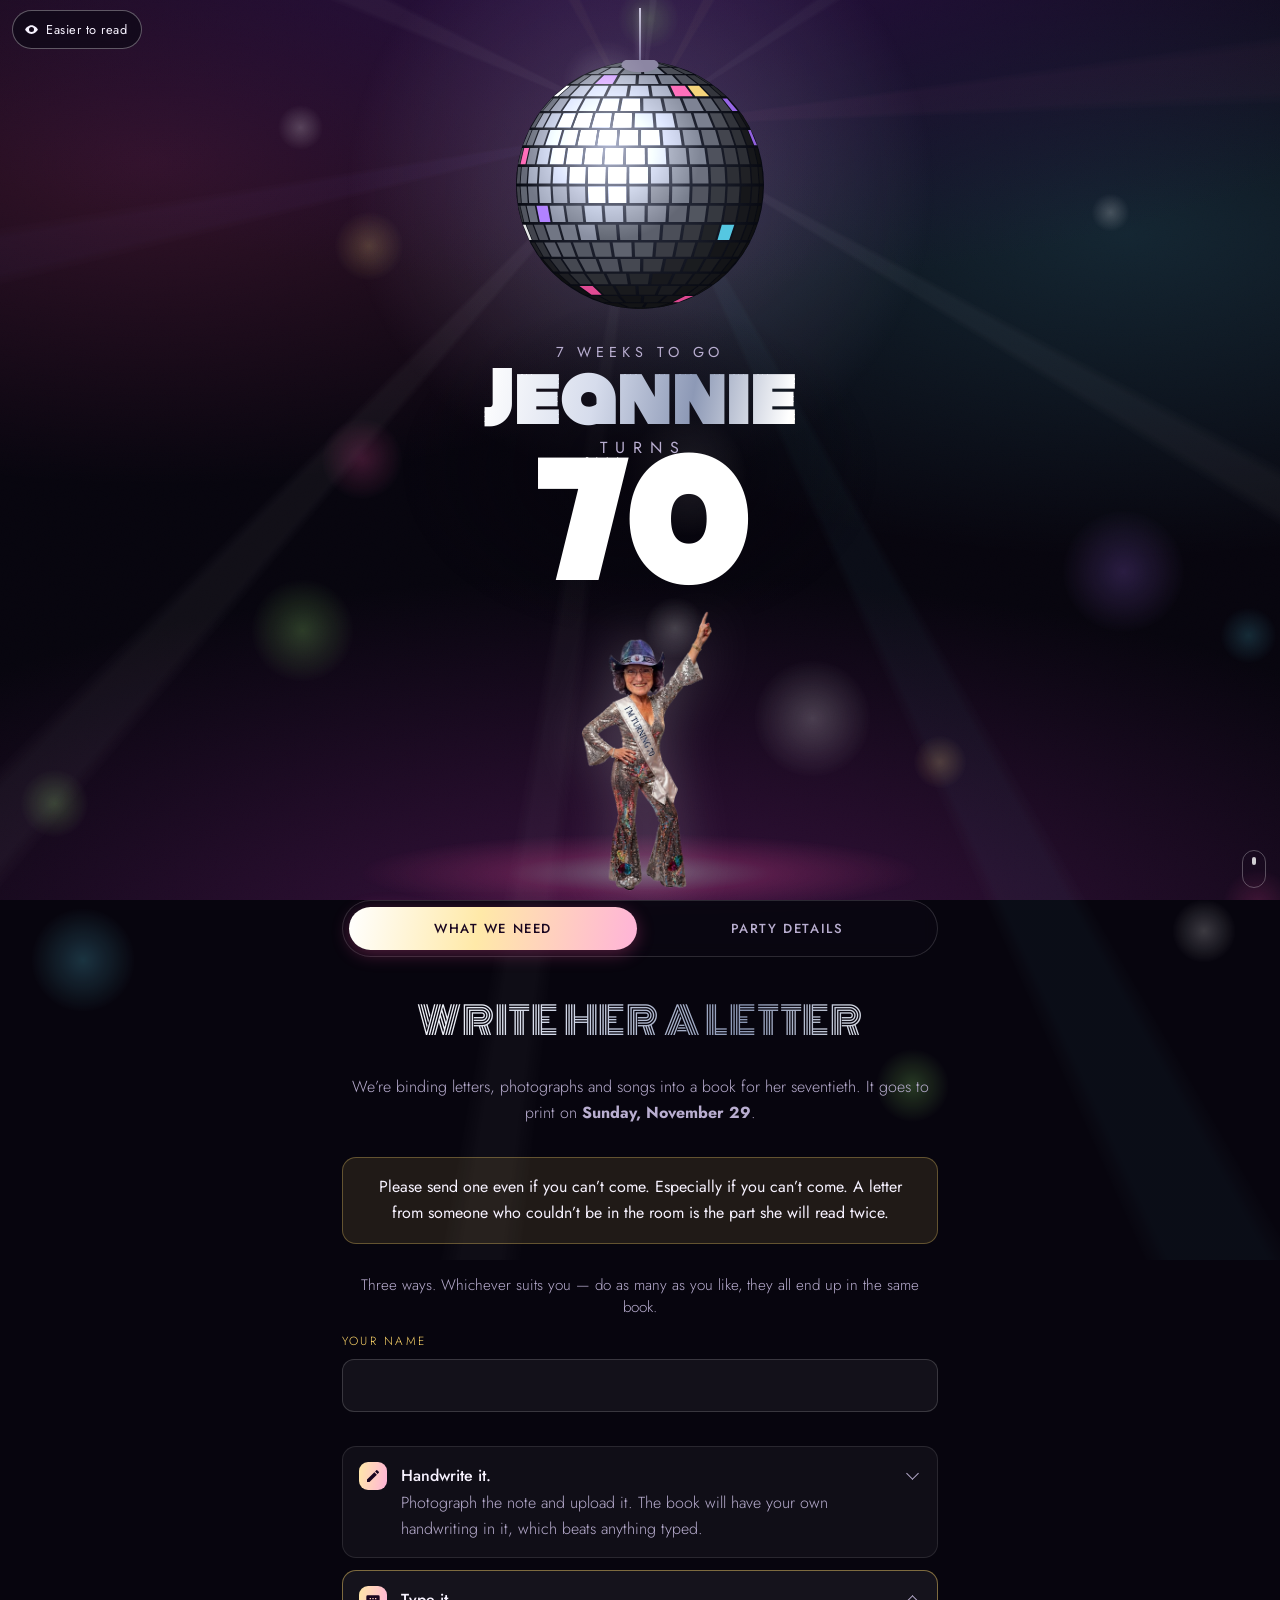
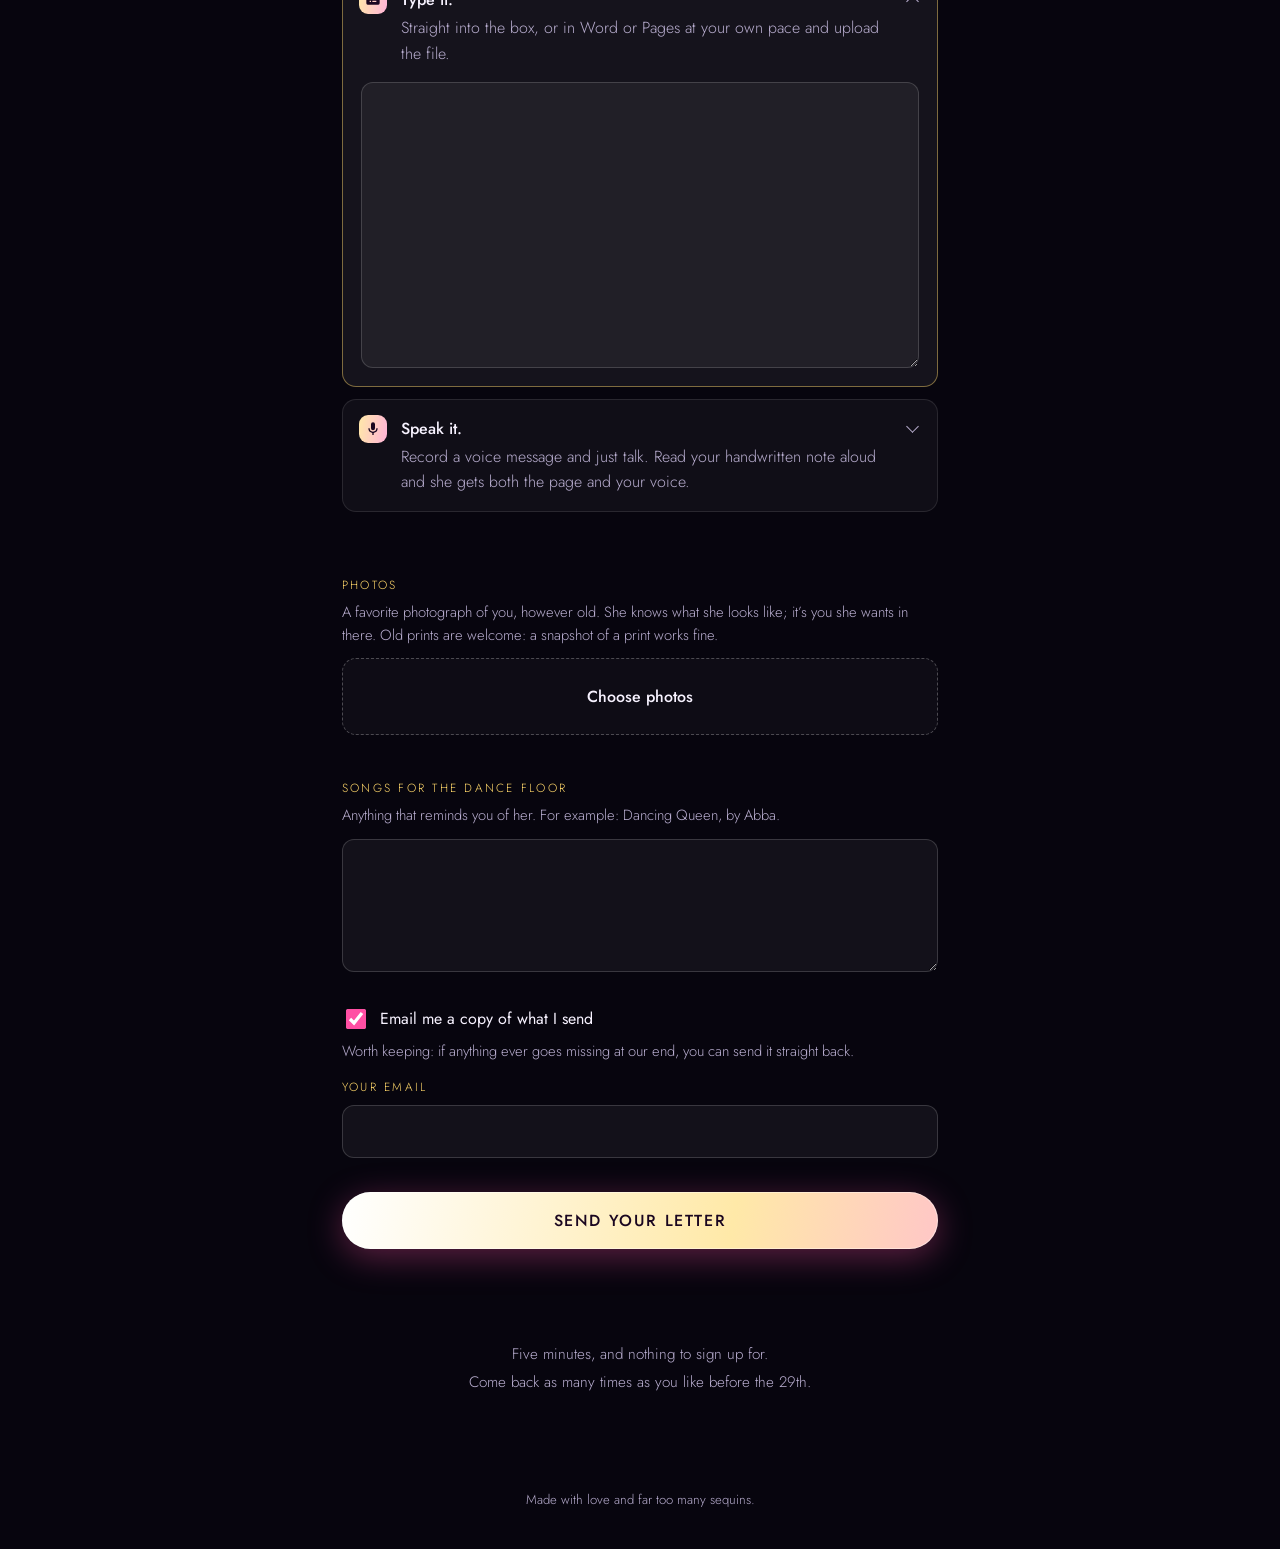
==== commit d81c198f: "Put the letter form on the invitation itself There were two pages describing the same thing: one tha" ====
--- a/memories.html
+++ b/memories.html
@@ -2,192 +2,18 @@
 <html lang="en">
 <head>
 <meta charset="utf-8">
-<meta name="viewport" content="width=device-width, initial-scale=1, viewport-fit=cover">
-<meta name="robots" content="noindex, nofollow, noarchive">
-<title>Share a memory &middot; Jeannie turns 70</title>
-<meta name="theme-color" content="#08060f">
-
-<!-- How the link looks when it is texted or posted. Without these, iMessage
-     falls back to the bare cutout of Jeannie and flattens its transparency to
-     a muddy gray. Absolute URLs: scrapers do not resolve relative ones.
-     Bump ?v= when the card changes, since previews are cached hard. -->
-<meta property="og:type" content="website">
-<meta property="og:site_name" content="Share a memory &middot; Jeannie turns 70">
-<meta property="og:title" content="Share a memory &middot; Jeannie turns 70">
-<meta property="og:description" content="Help fill her book: a memory, a photograph, a song. Everything by Sunday, November 29.">
-<meta property="og:url" content="https://elisapenmar.github.io/jeannie-70/memories.html">
-<meta property="og:image" content="https://elisapenmar.github.io/jeannie-70/images/og-preview.jpg?v=1">
-<meta property="og:image:type" content="image/jpeg">
-<meta property="og:image:width" content="1200">
-<meta property="og:image:height" content="630">
-<meta property="og:image:alt" content="Jeannie in a silver sequin jumpsuit and cowboy hat under a mirror ball, beside the words Jeannie turns 70">
-<meta name="twitter:card" content="summary_large_image">
-<meta name="twitter:title" content="Share a memory &middot; Jeannie turns 70">
-<meta name="twitter:description" content="Help fill her book: a memory, a photograph, a song. Everything by Sunday, November 29.">
-<meta name="twitter:image" content="https://elisapenmar.github.io/jeannie-70/images/og-preview.jpg?v=1">
-<link rel="preconnect" href="https://fonts.googleapis.com">
-<link rel="preconnect" href="https://fonts.gstatic.com" crossorigin>
-<link href="https://fonts.googleapis.com/css2?family=Monoton&family=Jost:wght@300;400;500;600&display=swap" rel="stylesheet">
-<link rel="stylesheet" href="css/style.css?v=37">
-<script>
-/* Set before anything paints, so a calm visitor never catches a flash of the
-   full disco. Honors the system preference until they choose for themselves. */
-try {
-  var c = localStorage.getItem('party70-calm');
-  if (c === '1' || (c === null && matchMedia('(prefers-reduced-motion: reduce)').matches)) {
-    document.documentElement.className = 'calm';
-  }
-} catch (e) {}
-</script>
+<meta name="viewport" content="width=device-width, initial-scale=1">
+<meta name="robots" content="noindex, nofollow">
+<title>Jeannie turns 70</title>
+<!-- Letters are sent on the invitation itself now. This page existed first
+     and its address may already be in somebody's messages, so it forwards
+     rather than breaking. -->
+<link rel="canonical" href="https://elisapenmar.github.io/jeannie-70/">
+<meta http-equiv="refresh" content="0; url=index.html#more">
+<script>location.replace('index.html#more');</script>
 </head>
-<body>
-
-<!-- ============ ROOM LIGHTING ============ -->
-<div class="beams" aria-hidden="true"></div>
-<div class="lights" id="lights" aria-hidden="true"></div>
-<div class="grain" aria-hidden="true"></div>
-
-
-
-<!-- ============ HEADER ============ -->
-<header class="subhead">
-  <div class="rig small" aria-hidden="true">
-    <div class="cord"></div>
-    <div class="ball-wrap">
-      <canvas id="ball" width="240" height="240"></canvas>
-      <div class="ball-bloom"></div>
-    </div>
-  </div>
-  <p class="eyebrow">Jeannie turns 70</p>
-  <h1 class="subtitle chrome">Share a memory</h1>
-  <a class="back" href="index.html">Back to the invitation</a>
-</header>
-
-<section class="panel">
-  <p class="lede">
-    We&rsquo;re binding memories, messages and photographs into a book for her
-    seventieth. It goes to print, so everything needs to be in by
-    <strong>Sunday, November 29</strong>.
-    You can come back as many times as you like.
-  </p>
-  <p class="lede aside">
-    Haven&rsquo;t told us whether you can come?
-    <a href="rsvp.html">Answer the invitation</a> as well.
-  </p>
-
-  <form class="form" id="partyForm" data-kind="memory" novalidate>
-    <label class="field">
-      <span>Your name</span>
-      <input type="text" name="name" autocomplete="name" required>
-    </label>
-
-    <div class="field">
-      <span>Your letter</span>
-      <p class="hint">
-        Share a memory of Jeannie and why it&rsquo;s stayed with you, or write
-        a message to her. It goes in her book either way.
-      </p>
-
-      <div class="picker">
-        <button type="button" class="pick" id="pick-write"
-                aria-expanded="false" aria-controls="open-write">
-          <span class="badge"><svg viewBox="0 0 24 24" aria-hidden="true"><path d="M3 17.25V21h3.75L17.8 9.94l-3.75-3.75L3 17.25zM20.7 7.04a1 1 0 0 0 0-1.41l-2.34-2.34a1 1 0 0 0-1.41 0l-1.83 1.83 3.75 3.75 1.83-1.83z"/></svg></span>Handwrite
-        </button>
-        <span class="pick-or">or</span>
-        <button type="button" class="pick" id="pick-type"
-                aria-expanded="false" aria-controls="open-type">
-          <span class="badge"><svg viewBox="0 0 24 24" aria-hidden="true"><path d="M20 5H4a2 2 0 0 0-2 2v10a2 2 0 0 0 2 2h16a2 2 0 0 0 2-2V7a2 2 0 0 0-2-2zM7 9h2v2H7V9zm0 4h2v2H7v-2zm4-4h2v2h-2V9zm0 4h6v2h-6v-2zm4-4h2v2h-2V9z"/></svg></span>Type
-        </button>
-      </div>
-
-      <div class="open" id="open-write" hidden>
-        <p class="hint">
-          Photograph your note and add it here. The book will have your own
-          handwriting in it, which beats anything typed.
-        </p>
-        <label class="drop small" for="docs">
-          <strong>Add a photo of your note</strong>
-          <small>Or a typed document, if you&rsquo;d rather</small>
-        </label>
-        <input id="docs" type="file" name="docs"
-               accept="image/*,.heic,.heif,.pdf,.doc,.docx,.pages,.txt,.rtf" multiple hidden>
-        <div class="filelist" id="filelist"></div>
-      </div>
-
-      <div class="open" id="open-type" hidden>
-        <textarea name="memory" rows="10"
-                  aria-label="Type your letter"></textarea>
-      </div>
-
-      <button type="button" class="pick wide" id="pick-speak"
-              aria-expanded="false" aria-controls="open-speak">
-        <span class="badge"><svg viewBox="0 0 24 24" aria-hidden="true"><path d="M12 14a3 3 0 0 0 3-3V5a3 3 0 0 0-6 0v6a3 3 0 0 0 3 3zm5-3a5 5 0 0 1-10 0H5a7 7 0 0 0 6 6.92V21h2v-3.08A7 7 0 0 0 19 11h-2z"/></svg></span>Speak
-      </button>
-      <p class="hint center">On its own, or as well. She gets to hear your voice.</p>
-
-      <div class="open" id="open-speak" hidden>
-        <div id="recorder">
-          <button class="record" id="recordBtn" type="button" aria-pressed="false"></button>
-          <p class="hint" id="recordStatus"></p>
-          <div class="recordings" id="recordings"></div>
-        </div>
-      </div>
-    </div>
-
-    <div class="field">
-      <span>Photos</span>
-      <p class="hint">
-        A favorite photo of you, one of the two of you together, or any
-        you&rsquo;d like her to have. Old prints are welcome: a snapshot of a
-        print works fine.
-      </p>
-      <label class="drop" for="photos">
-        <strong>Choose photos</strong>
-      </label>
-      <input id="photos" type="file" name="photos"
-             accept="image/*,.heic,.heif" multiple hidden>
-      <div class="thumbs" id="thumbs"></div>
-    </div>
-
-    <label class="field">
-      <span>Songs for the dance floor</span>
-      <p class="hint">
-        Anything that reminds you of her. For example: Dancing Queen, by Abba.
-      </p>
-      <textarea name="songs" rows="4"></textarea>
-    </label>
-
-    <div class="field">
-      <label class="check">
-        <input type="checkbox" id="wantCopy" checked>
-        <span>Email me a copy of what I send</span>
-      </label>
-      <p class="hint">
-        Worth keeping: if anything ever goes missing at our end, you can send
-        it straight back.
-      </p>
-      <label class="field sub" id="emailWrap">
-        <span>Your email</span>
-        <input type="email" name="email" autocomplete="email">
-      </label>
-    </div>
-
-    <p class="hint sendnote">
-      Sending now does not close the door. Whatever isn&rsquo;t ready yet can
-      follow later, from this same page, any time before November 29.
-    </p>
-    <button class="cta submit" type="submit">Send your stuff</button>
-    <p class="note" id="formNote" role="status" aria-live="polite"></p>
-  </form>
-</section>
-
-<footer class="foot">Made with love and far too many sequins.</footer>
-
-<script src="js/calm.js?v=37"></script>
-<script src="js/config.js?v=37"></script>
-<script src="js/disco.js?v=37"></script>
-<script src="js/picker.js?v=37"></script>
-<script src="js/record.js?v=37"></script>
-<script src="js/form.js?v=37"></script>
+<body style="background:#07050e;color:#f7f2ff;font-family:system-ui,sans-serif;padding:40px;text-align:center">
+<p>Taking you to the invitation&hellip;</p>
+<p><a href="index.html#more" style="color:#ffd76a">Tap here if nothing happens.</a></p>
 </body>
 </html>
